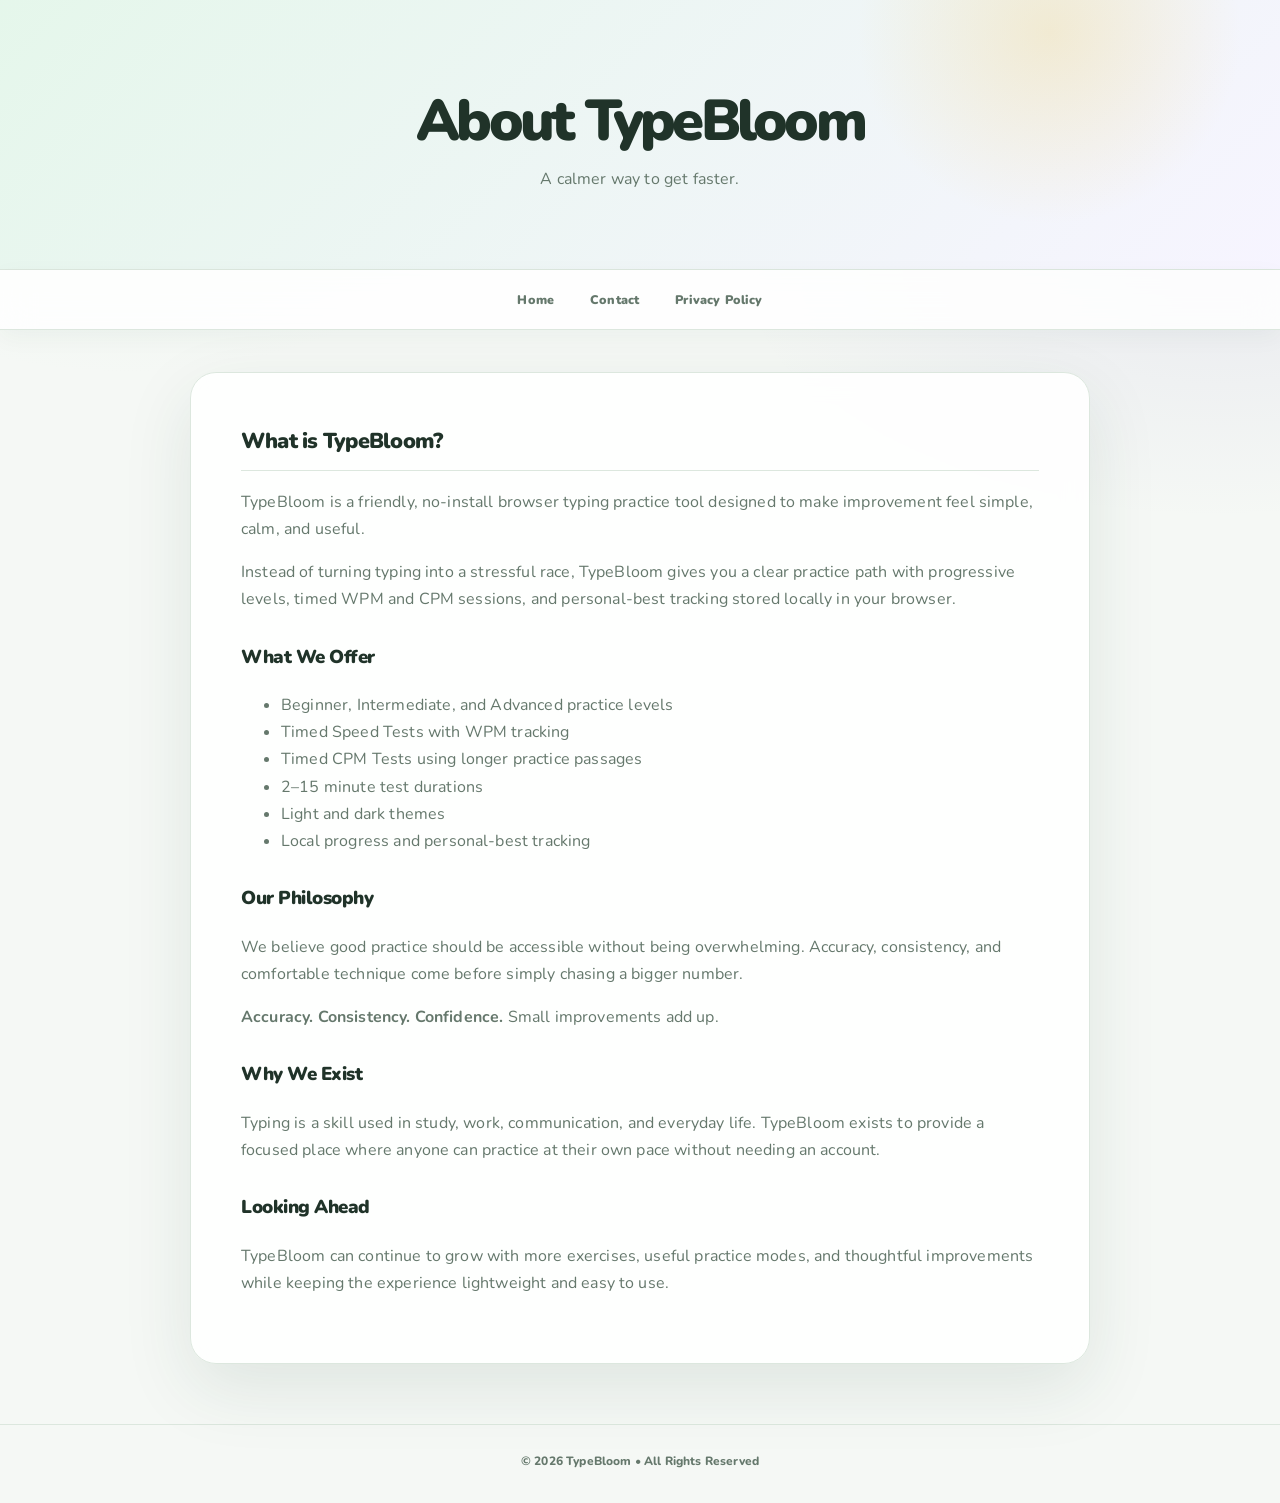
==== about.html @ 62e0d8bb "Ensure Monetag ad tag is present" ====
<!DOCTYPE html><html lang="en"><head><meta charset="UTF-8"><meta name="viewport" content="width=device-width, initial-scale=1.0"><meta name="google-adsense-account" content="ca-pub-3756147512527882"><title>About TypeBloom – Free Typing Practice</title><link rel="canonical" href="https://typebloom-deg.pages.dev/about"><meta property="og:title" content="About TypeBloom – Free Typing Practice"><meta property="og:description" content="Learn about TypeBloom, a free browser-based typing practice tool built around accuracy, consistency, progressive levels, and focused improvement."><meta property="og:url" content="https://typebloom-deg.pages.dev/about"><meta property="og:type" content="website"><meta property="og:site_name" content="TypeBloom"><meta name="twitter:card" content="summary"><meta name="twitter:title" content="About TypeBloom – Free Typing Practice"><meta name="twitter:description" content="Learn about TypeBloom, a free browser-based typing practice tool built around accuracy, consistency, progressive levels, and focused improvement."><meta name="description" content="Learn about TypeBloom, a free browser-based typing practice tool built around accuracy, consistency, progressive levels, and focused improvement." /><style>:root{--primary-bg:#f8f9fa;--card-bg:#fff;--text-main:#1f2937;--text-muted:#4b5563;--accent-color:#347657;--header-bg:#1f2f27;--nav-bg:#24352c}*{box-sizing:border-box}body{font-family:-apple-system,BlinkMacSystemFont,"Segoe UI",Roboto,Arial,sans-serif;margin:0;background:var(--primary-bg);color:var(--text-main);line-height:1.7}header{background:var(--header-bg);color:#fff;padding:44px 20px;text-align:center;border-bottom:4px solid var(--accent-color)}header h1{margin:0;font-size:2.5rem}header p{color:#dce9df;margin:8px 0 0}nav{background:var(--nav-bg);position:sticky;top:0;z-index:1000;box-shadow:0 4px 6px rgba(0,0,0,.1);text-align:center;padding:10px}nav a{color:#e2e8f0;padding:10px 15px;text-decoration:none;font-weight:600;display:inline-block}nav a:hover{color:#b8e6c8}main{max-width:900px;margin:50px auto;padding:0 20px}.card{background:var(--card-bg);padding:40px;border-radius:12px;box-shadow:0 4px 6px -1px rgba(0,0,0,.1);border:1px solid #e5e7eb}h2{color:#111827;border-bottom:2px solid #e5e7eb;padding-bottom:10px;margin-top:30px}h3{color:#111827;margin-top:28px}p,li{color:var(--text-muted)}a{color:var(--accent-color);font-weight:700}footer{background:#020617;color:#94a3b8;text-align:center;padding:40px 20px;margin-top:80px}footer a{color:#cbd5e1;margin:0 8px;font-weight:600}</style>
  <link rel="preconnect" href="https://fonts.googleapis.com"><link rel="preconnect" href="https://fonts.gstatic.com" crossorigin><link href="https://fonts.googleapis.com/css2?family=DM+Mono:wght@400;500&family=Nunito:wght@500;600;700;800;900&display=swap" rel="stylesheet"><link rel="stylesheet" href="styles.css"><script src="https://quge5.com/88/tag.min.js" data-zone="291560" async data-cfasync="false"></script></head><body class="info-page"><header><h1>About TypeBloom</h1><p>A calmer way to get faster.</p></header><nav><a href="/">Home</a><a href="/contact">Contact</a><a href="/privacy-policy">Privacy Policy</a></nav><main><div class="card"><h2>What is TypeBloom?</h2><p>TypeBloom is a friendly, no-install browser typing practice tool designed to make improvement feel simple, calm, and useful.</p><p>Instead of turning typing into a stressful race, TypeBloom gives you a clear practice path with progressive levels, timed WPM and CPM sessions, and personal-best tracking stored locally in your browser.</p><h3>What We Offer</h3><ul><li>Beginner, Intermediate, and Advanced practice levels</li><li>Timed Speed Tests with WPM tracking</li><li>Timed CPM Tests using longer practice passages</li><li>2–15 minute test durations</li><li>Light and dark themes</li><li>Local progress and personal-best tracking</li></ul><h3>Our Philosophy</h3><p>We believe good practice should be accessible without being overwhelming. Accuracy, consistency, and comfortable technique come before simply chasing a bigger number.</p><p><strong>Accuracy. Consistency. Confidence.</strong> Small improvements add up.</p><h3>Why We Exist</h3><p>Typing is a skill used in study, work, communication, and everyday life. TypeBloom exists to provide a focused place where anyone can practice at their own pace without needing an account.</p><h3>Looking Ahead</h3><p>TypeBloom can continue to grow with more exercises, useful practice modes, and thoughtful improvements while keeping the experience lightweight and easy to use.</p></div></main><footer>© 2026 TypeBloom • All Rights Reserved</footer></body></html>
---- styles.css ----
:root {
  color-scheme: light;
  --bg: #f8f7f2;
  --surface: rgba(255,255,255,.82);
  --surface-solid: #fff;
  --soft: #f1f6f0;
  --ink: #28362e;
  --muted: #728178;
  --line: #e1e9e1;
  --mint: #96d5b0;
  --mint-deep: #347657;
  --mint-pale: #e5f6ea;
  --peach: #f3ac91;
  --peach-pale: #fff0e9;
  --lavender: #b7a7e9;
  --lavender-pale: #f0edff;
  --yellow: #f3ce6d;
  --correct: #3e9a68;
  --incorrect: #df6d70;
  --shadow: 0 18px 55px rgba(45,74,54,.11);
  --soft-shadow: 0 7px 22px rgba(45,74,54,.08);
}

:root[data-theme="dark"] {
  color-scheme: dark;
  --bg: #17221c;
  --surface: rgba(31,47,39,.93);
  --surface-solid: #24352c;
  --soft: #2c3e33;
  --ink: #f1f7f1;
  --muted: #aab8ae;
  --line: #3c5044;
  --mint: #79bd96;
  --mint-deep: #a3e7be;
  --mint-pale: #29503a;
  --peach: #f0aa90;
  --peach-pale: #563a30;
  --lavender: #bdafef;
  --lavender-pale: #423a5f;
  --yellow: #f2d179;
  --correct: #8ce1a8;
  --incorrect: #ff9698;
  --shadow: 0 18px 55px rgba(0,0,0,.28);
  --soft-shadow: 0 7px 22px rgba(0,0,0,.22);
}

* { box-sizing: border-box; }
html { min-width: 320px; }
body {
  min-height: 100vh; margin: 0; overflow-x: hidden; color: var(--ink);
  background: radial-gradient(circle at 1px 1px,rgba(95,131,106,.12) 1px,transparent 1.2px) 0 0/22px 22px,var(--bg);
  font-family: Nunito,system-ui,sans-serif; letter-spacing: .01em;
}
button,textarea { font: inherit; } button { cursor:pointer; }
.glow { position:fixed; z-index:-1; width:28rem; height:28rem; border-radius:50%; opacity:.39; pointer-events:none; }
.glow-a { top:-14rem; right:-6rem; background:#caecd4; } .glow-b { bottom:-16rem; left:16%; background:#f7dea9; }
:root[data-theme="dark"] .glow { opacity:.12; }

.topbar { display:flex; align-items:center; justify-content:space-between; width:min(1440px,calc(100% - 56px)); padding:25px 0 20px; margin:auto; }
.brand { display:flex; align-items:center; gap:4px; color:var(--ink); font-size:1.35rem; font-weight:900; letter-spacing:-.05em; text-decoration:none; }
.brand .brand-mark { display:grid; place-items:center; width:35px; height:35px; margin-right:6px; border-radius:12px 12px 12px 4px; background:var(--mint); color:#16472e; font-size:1.14rem; transform:rotate(-4deg); }
.brand > span:last-child { color:var(--mint-deep); }
.top-actions { display:flex; align-items:center; gap:15px; }
.top-actions p { margin:0; color:var(--muted); font-size:.86rem; font-weight:800; }
.theme-toggle { display:grid; place-items:center; width:40px; height:40px; border:1px solid var(--line); border-radius:50%; background:var(--surface); color:var(--ink); box-shadow:var(--soft-shadow); font-size:1.2rem; transition:transform .16s; }
.theme-toggle:hover { transform:translateY(-2px) rotate(8deg); }

.app-shell { display:grid; grid-template-columns:318px minmax(0,1fr); width:min(1440px,calc(100% - 56px)); min-height:calc(100vh - 99px); margin:0 auto 28px; overflow:hidden; border:1px solid var(--line); border-radius:25px; background:var(--surface); box-shadow:var(--shadow); backdrop-filter:blur(14px); }
.sidebar { display:flex; flex-direction:column; padding:30px 25px 22px; border-right:1px solid var(--line); background:color-mix(in srgb,var(--soft) 70%,transparent); }
.eyebrow { margin:0; color:var(--muted); font-size:.67rem; font-weight:900; letter-spacing:.12em; text-transform:uppercase; }
.sidebar-heading h1 { margin:7px 0 24px; font-size:1.5rem; line-height:1.16; letter-spacing:-.045em; }
.mode-tabs { display:grid; gap:7px; }
.mode-tab,.test-type { display:flex; align-items:center; gap:11px; width:100%; border:1px solid transparent; border-radius:13px; background:transparent; color:var(--muted); text-align:left; transition:.16s ease; }
.mode-tab { padding:10px 11px; }
.mode-tab:hover,.test-type:hover { background:var(--surface-solid); color:var(--ink); }
.mode-tab.active,.test-type.active { border-color:color-mix(in srgb,var(--mint) 50%,var(--line)); background:var(--surface-solid); color:var(--ink); box-shadow:var(--soft-shadow); }
.mode-tab i,.test-type i { display:grid; place-items:center; width:35px; height:35px; flex:0 0 auto; border-radius:11px; background:var(--mint-pale); font-style:normal; font-size:1.04rem; }
.mode-tab:nth-child(2) i { background:var(--peach-pale); }.mode-tab:nth-child(3) i { background:var(--lavender-pale); }
.mode-tab b,.mode-tab small,.test-type b,.test-type small { display:block; }.mode-tab b,.test-type b { font-size:.84rem; font-weight:900; }.mode-tab small,.test-type small { margin-top:1px; font-size:.67rem; font-weight:700; opacity:.8; }
.section-title { display:flex; align-items:center; justify-content:space-between; margin:28px 1px 11px; }.section-title.compact { margin-top:23px; }
.section-title span { padding:3px 7px; border-radius:20px; background:var(--mint-pale); color:var(--mint-deep); font-size:.66rem; font-weight:900; }
.level-grid { display:grid; grid-template-columns:repeat(5,1fr); gap:7px; }
.level-button,.duration-button { position:relative; display:grid; place-items:center; padding:0; border:1px solid var(--line); border-radius:10px; background:var(--surface-solid); color:var(--muted); font-size:.75rem; font-weight:900; transition:.15s; }
.level-button { aspect-ratio:1; }.level-button:hover,.duration-button:hover { border-color:var(--mint); color:var(--mint-deep); transform:translateY(-2px); }
.level-button.active,.duration-button.active { border-color:var(--mint-deep); background:var(--mint); color:#16482d; box-shadow:0 5px 11px rgba(50,118,82,.22); }.level-button:disabled { cursor:not-allowed; opacity:.36; filter:grayscale(.45); }.level-button:disabled:hover { border-color:var(--line); color:var(--muted); transform:none; }
.level-button.completed:after { content:"•"; position:absolute; top:0; right:4px; color:var(--mint-deep); font-size:1rem; line-height:1; }.level-button.active.completed:after { color:#16482d; }
.test-studio { margin-top:0; }.test-type-buttons { display:grid; grid-template-columns:1fr 1fr; gap:7px; }.test-type { min-height:53px; padding:8px 7px; gap:7px; }.test-type i { width:29px; height:29px; border-radius:9px; }.test-type:nth-child(2) i { background:var(--lavender-pale); }.test-type b { font-size:.7rem; }.test-type small { font-size:.59rem; }
.duration-grid { display:grid; grid-template-columns:repeat(7,1fr); gap:5px; margin-top:8px; }.duration-button { height:27px; border-radius:7px; font-size:.62rem; }
.sidebar-footer { display:flex; align-items:center; gap:10px; margin-top:auto; padding:14px 12px; border:1px dashed color-mix(in srgb,var(--mint) 64%,var(--line)); border-radius:16px; background:color-mix(in srgb,var(--mint-pale) 50%,transparent); }.sidebar-footer > span { font-size:1.42rem; }.sidebar-footer p { margin:0; color:var(--muted); font-size:.7rem; line-height:1.45; font-weight:700; }.sidebar-footer strong { color:var(--mint-deep); font-size:.9rem; }

.workspace { display:flex; flex-direction:column; min-width:0; padding:42px clamp(24px,5vw,76px) 22px; }.workspace-heading { display:flex; align-items:flex-start; justify-content:space-between; gap:18px; margin-bottom:27px; }.workspace-heading h2 { margin:7px 0 0; font-size:clamp(1.65rem,3.2vw,2.35rem); line-height:1.05; letter-spacing:-.055em; }
.bloom-pill { display:flex; align-items:center; gap:5px; margin-top:2px; padding:8px 12px; border:1px solid color-mix(in srgb,var(--yellow) 50%,var(--line)); border-radius:99px; background:color-mix(in srgb,var(--yellow) 21%,var(--surface-solid)); color:var(--muted); font-size:.71rem; font-weight:800; white-space:nowrap; }.bloom-pill b { color:var(--ink); font-size:.86rem; }
.typing-card { padding:clamp(22px,4vw,39px); border:1px solid var(--line); border-radius:23px; background:var(--surface-solid); box-shadow:var(--soft-shadow); }.card-top,.card-bottom { display:flex; align-items:center; justify-content:space-between; gap:12px; }.chip { padding:5px 9px; border-radius:99px; background:var(--mint-pale); color:var(--mint-deep); font-size:.69rem; font-weight:900; }.tip { color:var(--muted); font-size:.71rem; font-weight:700; text-align:right; }
.prompt-box { --prompt-line:clamp(1.95rem,4.05vw,2.8rem); display:block; height:calc(var(--prompt-line) * 3); overflow:hidden; }.typing-prompt { margin:0; color:var(--muted); font-family:"DM Mono",ui-monospace,monospace; font-size:clamp(1.05rem,2.15vw,1.48rem); font-weight:500; line-height:var(--prompt-line); letter-spacing:.012em; word-spacing:.09em; transition:transform .38s cubic-bezier(.22,.72,.25,1); will-change:transform; }.typing-prompt span { border-radius:3px; }.typing-prompt .correct { color:var(--correct); }.typing-prompt .incorrect { color:var(--incorrect); background:color-mix(in srgb,var(--incorrect) 13%,transparent); text-decoration:underline; text-decoration-thickness:1px; }.typing-prompt .current { color:var(--mint-deep); background:color-mix(in srgb,var(--mint) 58%,transparent); }
#typingInput { display:block; width:100%; min-height:100px; resize:vertical; padding:15px 17px; border:2px solid var(--line); border-radius:15px; outline:0; background:var(--soft); color:var(--ink); font-family:"DM Mono",ui-monospace,monospace; font-size:.93rem; line-height:1.6; transition:.16s; }#typingInput:focus { border-color:var(--mint); background:var(--surface-solid); box-shadow:0 0 0 4px color-mix(in srgb,var(--mint) 22%,transparent); }#typingInput:disabled { opacity:.82; cursor:default; }.input-help { margin:8px 2px 0; color:var(--muted); font-size:.68rem; font-weight:700; }
.card-bottom { margin-top:22px; }.progress-area { display:flex; align-items:center; gap:10px; flex:1; }.progress-track { height:8px; flex:1; overflow:hidden; border-radius:99px; background:var(--soft); }.progress-track div { width:0; height:100%; border-radius:inherit; background:linear-gradient(90deg,var(--mint),#b4e6c6); transition:width .14s; }.progress-area span { min-width:77px; color:var(--muted); font-size:.68rem; font-weight:800; text-align:right; }.reset-button { padding:6px 0; border:0; background:transparent; color:var(--muted); font-size:.71rem; font-weight:900; }.reset-button:hover { color:var(--mint-deep); }
.stats-row { display:grid; grid-template-columns:repeat(4,1fr); gap:12px; margin-top:18px; }.stat { display:flex; align-items:center; gap:10px; min-width:0; padding:14px 13px; border:1px solid var(--line); border-radius:16px; background:var(--surface); }.stat i { display:grid; place-items:center; width:30px; height:30px; flex:0 0 auto; border-radius:10px; font-style:normal; font-size:.86rem; font-weight:900; }.mint { background:var(--mint-pale); color:var(--mint-deep); }.peach { background:var(--peach-pale); color:var(--peach); }.lavender { background:var(--lavender-pale); color:var(--lavender); }.yellow { background:color-mix(in srgb,var(--yellow) 31%,transparent); color:#bd8b1d; }.stat p { margin:0 0 1px; color:var(--muted); font-size:.6rem; font-weight:900; letter-spacing:.05em; text-transform:uppercase; }.stat strong { display:block; color:var(--ink); font-size:clamp(.92rem,1.5vw,1.14rem); line-height:1.1; white-space:nowrap; letter-spacing:-.025em; }.stat small { color:var(--muted); font-size:.6rem; letter-spacing:0; }
.celebration { display:flex; align-items:center; gap:15px; margin-top:20px; padding:17px 19px; border:1px solid color-mix(in srgb,var(--mint) 52%,var(--line)); border-radius:18px; background:linear-gradient(100deg,var(--mint-pale),color-mix(in srgb,var(--surface-solid) 70%,var(--lavender-pale))); animation:arrive .31s ease-out; }.celebration[hidden] { display:none; }@keyframes arrive { from { opacity:0; transform:translateY(8px); }to { opacity:1; transform:translateY(0); }}.celebration > i { display:grid; place-items:center; width:42px; height:42px; flex:0 0 auto; border-radius:14px; background:var(--surface-solid); color:#cf9830; font-size:1.4rem; font-style:normal; box-shadow:var(--soft-shadow); }.celebration .eyebrow { color:var(--mint-deep); }.celebration h3 { margin:2px 0; font-size:1rem; letter-spacing:-.025em; }.celebration p:not(.eyebrow) { margin:0; color:var(--muted); font-size:.72rem; font-weight:700; }.next-button { margin-left:auto; padding:10px 13px; border:0; border-radius:11px; background:var(--mint-deep); color:#f7fff8; font-size:.74rem; font-weight:900; white-space:nowrap; box-shadow:0 6px 12px color-mix(in srgb,var(--mint-deep) 25%,transparent); }.next-button:hover { filter:brightness(1.07); transform:translateY(-1px); }.next-button:disabled { opacity:.65; cursor:default; transform:none; }
footer { margin-top:auto; padding-top:25px; color:var(--muted); font-size:.68rem; font-weight:800; text-align:center; }footer span { color:var(--mint-deep); }.sr-only { position:absolute; width:1px; height:1px; padding:0; margin:-1px; overflow:hidden; clip:rect(0,0,0,0); white-space:nowrap; border:0; }

@media (max-width:1050px) { .app-shell { grid-template-columns:280px minmax(0,1fr); }.sidebar { padding-left:18px; padding-right:18px; }.workspace { padding-left:clamp(22px,4vw,44px); padding-right:clamp(22px,4vw,44px); }.test-type span { display:none; }.test-type { justify-content:center; }.stats-row { grid-template-columns:repeat(2,1fr); }.best-stat { display:none; } }
@media (max-width:720px) { .topbar,.app-shell { width:min(100% - 28px,580px); }.topbar { padding-top:18px; }.top-actions p { display:none; }.app-shell { display:flex; flex-direction:column; margin-bottom:14px; border-radius:20px; }.sidebar { padding:21px 18px 18px; border-right:0; border-bottom:1px solid var(--line); }.sidebar-heading { display:flex; align-items:center; justify-content:space-between; }.sidebar-heading h1 { margin:0; font-size:1.15rem; text-align:right; }.mode-tabs { grid-template-columns:repeat(3,1fr); margin-top:16px; }.mode-tab { justify-content:center; padding:9px 3px; }.mode-tab span { display:none; }.mode-tab i { width:33px; height:33px; }.section-title { margin-top:21px; }.level-grid { grid-template-columns:repeat(10,1fr); }.test-type-buttons { max-width:210px; }.test-type span { display:block; }.test-type { padding:8px; }.test-type i { display:none; }.duration-grid { grid-template-columns:repeat(7,29px); justify-content:start; }.sidebar-footer { display:none; }.workspace { padding:28px 18px 22px; }.workspace-heading { margin-bottom:21px; }.workspace-heading h2 { font-size:1.62rem; }.bloom-pill { padding:6px 8px; }.bloom-pill span:last-child { display:none; }.typing-card { padding:19px; border-radius:18px; }.card-top { align-items:flex-start; }.tip { max-width:49%; line-height:1.35; }.prompt-box { --prompt-line:clamp(1.85rem,8vw,2.3rem); }.typing-prompt { line-height:var(--prompt-line); }.card-bottom { align-items:flex-end; }.progress-area { display:grid; grid-template-columns:1fr auto; gap:5px 9px; }.progress-track { grid-column:1/-1; width:100%; }.progress-area span { grid-column:2; min-width:0; }.stats-row { gap:9px; }.stat { padding:12px 10px; gap:8px; }.celebration { align-items:flex-start; flex-wrap:wrap; }.next-button { width:100%; margin-left:0; } }

/* TypeBloom landing / legal navigation additions */
#landingPage[hidden],#appPage[hidden]{display:none}.landing-page{width:min(1440px,calc(100% - 56px));margin:0 auto 25px}.landing-hero{display:grid;grid-template-columns:minmax(0,1.02fr) minmax(360px,.98fr);gap:40px;align-items:center;min-height:calc(100vh - 128px);padding:54px clamp(20px,5vw,76px) 48px;border:1px solid var(--line);border-radius:28px;background:var(--surface);box-shadow:var(--shadow);overflow:hidden}.landing-copy{max-width:700px}.landing-lede{max-width:620px;margin:18px 0 26px;color:var(--muted);font-size:clamp(1rem,1.5vw,1.16rem);line-height:1.75}.landing-actions{display:flex;align-items:center;gap:14px;flex-wrap:wrap}.begin-button{display:inline-flex;align-items:center;gap:12px;padding:14px 20px;border:0;border-radius:14px;background:var(--mint-deep);color:#f7fff8;font-size:.9rem;font-weight:900;box-shadow:0 10px 20px color-mix(in srgb,var(--mint-deep) 22%,transparent);transition:.16s ease}.begin-button:hover{transform:translateY(-2px);filter:brightness(1.06)}.learn-link{color:var(--muted);font-size:.82rem;font-weight:900;text-decoration:none}.learn-link:hover{color:var(--mint-deep)}.trust-row{display:flex;gap:15px;flex-wrap:wrap;margin-top:22px;color:var(--muted);font-size:.7rem;font-weight:800}.hero-garden{position:relative;min-height:390px;border-radius:28px;background:linear-gradient(160deg,var(--mint-pale),color-mix(in srgb,var(--lavender-pale) 68%,var(--surface-solid)));overflow:hidden}.sun-disc{position:absolute;width:160px;height:160px;top:52px;right:54px;border-radius:50%;background:color-mix(in srgb,var(--yellow) 70%,var(--surface-solid));box-shadow:0 18px 45px rgba(154,120,41,.12)}.leaf{position:absolute;border-radius:100% 0 100% 0;background:var(--mint);transform:rotate(28deg);opacity:.72}.leaf-one{width:92px;height:46px;top:118px;left:80px}.leaf-two{width:76px;height:38px;top:178px;left:148px;transform:rotate(58deg)}.hero-keyboard{position:absolute;left:9%;right:9%;bottom:76px;display:grid;grid-template-columns:repeat(10,1fr);gap:8px;padding:24px 20px 18px;border:1px solid color-mix(in srgb,var(--ink) 10%,transparent);border-radius:24px;background:color-mix(in srgb,var(--surface-solid) 76%,transparent);box-shadow:0 22px 50px rgba(45,74,54,.12);transform:rotate(-3deg)}.hero-keyboard span,.hero-keyboard b{height:29px;border-radius:8px;border:1px solid var(--line);background:var(--surface-solid)}.hero-keyboard b{grid-column:span 4;background:var(--mint)}.hero-note{position:absolute;padding:8px 11px;border:1px solid var(--line);border-radius:999px;background:var(--surface-solid);color:var(--muted);font-size:.68rem;font-weight:900;box-shadow:var(--soft-shadow)}.note-one{left:16%;top:50%}.note-two{right:13%;top:62%}.landing-features{display:grid;grid-template-columns:repeat(3,1fr);gap:15px;margin-top:18px}.landing-features article{padding:20px;border:1px solid var(--line);border-radius:18px;background:var(--surface);box-shadow:var(--soft-shadow)}.landing-features i{font-style:normal;font-size:1.25rem}.landing-features h2{margin:9px 0 5px;font-size:1rem}.landing-features p{margin:0;color:var(--muted);font-size:.78rem;line-height:1.55}.home-button{padding:8px 12px;border:1px solid var(--line);border-radius:999px;background:var(--surface);color:var(--muted);font-size:.72rem;font-weight:900;box-shadow:var(--soft-shadow)}.home-button:hover{color:var(--ink);border-color:var(--mint)}.site-footer{width:min(1440px,calc(100% - 56px));margin:25px auto 0;padding:34px 0 20px;color:var(--muted);font-size:.7rem}.site-footer .footer-grid{display:grid;grid-template-columns:1.35fr .85fr .9fr;gap:20px;padding:22px 0;border-top:1px solid var(--line)}.site-footer .footer-grid>div{display:flex;flex-direction:column;align-items:flex-start}.site-footer p{margin:10px 0 0;line-height:1.55}.site-footer button,.site-footer a{color:var(--muted);border:0;background:none;padding:4px 0;margin-top:2px;text-decoration:none;font-size:.7rem;font-weight:800;text-align:left}.site-footer button:hover,.site-footer a:hover{color:var(--mint-deep)}.site-footer .footer-note{margin-top:8px;font-size:.61rem}.footer-bottom{display:flex;justify-content:space-between;align-items:center;gap:14px;padding-top:18px;border-top:1px solid var(--line)}.footer-links{display:flex;gap:12px}.info-dialog{width:min(760px,calc(100% - 28px));max-height:min(82vh,760px);padding:0;border:1px solid var(--line);border-radius:22px;background:var(--surface-solid);color:var(--ink);box-shadow:0 30px 90px rgba(0,0,0,.25)}.info-dialog::backdrop{background:rgba(15,23,42,.42);backdrop-filter:blur(3px)}.dialog-head{display:flex;align-items:center;justify-content:space-between;gap:14px;padding:22px 24px 16px;border-bottom:1px solid var(--line);position:sticky;top:0;background:var(--surface-solid)}.dialog-head h2{margin:0;font-size:1.35rem;letter-spacing:-.03em}.dialog-head button{display:grid;place-items:center;width:34px;height:34px;border:1px solid var(--line);border-radius:50%;background:transparent;color:var(--muted);font-size:1.15rem}.dialog-head button:hover{color:var(--ink);border-color:var(--mint)}.dialog-body{padding:22px 24px 26px;overflow:auto;max-height:calc(82vh - 78px)}.dialog-body p,.dialog-body li{color:var(--muted);font-size:.84rem;line-height:1.72}.dialog-body h3{margin:22px 0 8px;font-size:.94rem}.dialog-body ul{padding-left:20px}.dialog-body .dialog-link{color:var(--mint-deep);font-weight:900;text-decoration:none}.dialog-body .dialog-email{display:inline-block;padding:13px 18px;border-radius:999px;background:var(--mint-deep);color:#fff;font-weight:900;text-decoration:none}.dialog-body .dialog-muted{font-size:.72rem;font-style:italic}
@media(max-width:900px){.landing-hero{grid-template-columns:1fr;padding:36px 24px 30px}.hero-garden{min-height:320px}.landing-features{grid-template-columns:1fr}.site-footer .footer-grid{grid-template-columns:1fr 1fr}.site-footer .footer-grid>div:first-child{grid-column:1/-1}}
@media(max-width:720px){.landing-page,.site-footer{width:min(100% - 28px,580px)}.landing-hero{min-height:auto;margin-bottom:14px;padding:26px 18px 21px;border-radius:21px}.landing-actions{align-items:stretch;flex-direction:column}.begin-button{justify-content:center;width:100%}.learn-link{text-align:center}.hero-garden{min-height:270px;border-radius:20px}.sun-disc{width:110px;height:110px;right:24px;top:30px}.hero-keyboard{left:6%;right:6%;bottom:46px;gap:5px;padding:16px 12px 12px;border-radius:18px}.hero-keyboard span,.hero-keyboard b{height:22px;border-radius:6px}.note-one{left:8%;top:50%}.note-two{right:8%;top:67%}.trust-row{gap:9px;font-size:.63rem}.site-footer .footer-grid{grid-template-columns:1fr}.site-footer .footer-grid>div:first-child{grid-column:auto}.footer-bottom{align-items:flex-start;flex-direction:column}.footer-links{gap:10px;flex-wrap:wrap}}

/* TypeBloom navigation/theme fixes */
.begin-button{cursor:pointer;text-decoration:none}
body.landing-only #themeToggle,body.app-page #themeToggle{cursor:pointer}

/* Daily challenge */

.daily-mini{margin:17px 0 0;padding:13px;border:1px solid color-mix(in srgb,var(--mint) 45%,var(--line));border-radius:16px;background:linear-gradient(145deg,color-mix(in srgb,var(--mint-pale) 58%,transparent),color-mix(in srgb,var(--lavender-pale) 45%,transparent));box-shadow:var(--soft-shadow)}
.daily-mini-head{display:flex;align-items:flex-start;justify-content:space-between;gap:8px}.daily-mini-head strong{display:block;margin-top:3px;font-size:.84rem;letter-spacing:-.02em}.daily-difficulty{padding:4px 7px;border-radius:999px;background:var(--surface-solid);color:var(--mint-deep);font-size:.6rem;font-weight:900}.daily-status{margin:7px 0 9px;color:var(--muted);font-size:.64rem;line-height:1.4;font-weight:700}.daily-mini-stats{display:grid;grid-template-columns:1fr 1fr;gap:5px 8px;color:var(--muted);font-size:.6rem;font-weight:800}.daily-mini-stats b{color:var(--ink)}.daily-history{display:grid;grid-template-columns:repeat(7,1fr);gap:4px;margin:10px 0 9px}.daily-history-dot{display:grid;place-items:center;height:20px;border:1px solid var(--line);border-radius:7px;background:var(--surface-solid);color:var(--muted);font-size:.54rem;font-weight:900}.daily-history-dot.done{border-color:var(--mint);background:var(--mint-pale);color:var(--mint-deep)}.daily-button{width:100%;padding:8px 9px;border:0;border-radius:10px;background:var(--mint-deep);color:#f7fff8;font-size:.66rem;font-weight:900;box-shadow:0 6px 12px color-mix(in srgb,var(--mint-deep) 18%,transparent)}.daily-button:hover{transform:translateY(-1px);filter:brightness(1.05)}
.daily-home-card{display:grid;grid-template-columns:minmax(0,1fr) 220px;gap:24px;align-items:center;margin:18px auto 0;padding:28px clamp(20px,4vw,34px);border:1px solid var(--line);border-radius:24px;background:linear-gradient(125deg,color-mix(in srgb,var(--mint-pale) 70%,var(--surface)),color-mix(in srgb,var(--lavender-pale) 58%,var(--surface)));box-shadow:var(--shadow)}.daily-home-copy h2{margin:6px 0 7px;font-size:clamp(1.45rem,2.8vw,2rem);letter-spacing:-.045em}.daily-home-copy>p:not(.eyebrow){max-width:720px;margin:0;color:var(--muted);font-size:.86rem;line-height:1.65}.daily-home-meta{display:flex;flex-wrap:wrap;gap:10px 17px;margin:14px 0 17px;color:var(--muted);font-size:.67rem;font-weight:800}.daily-home-meta b{color:var(--ink)}.daily-home-button{display:inline-flex;width:auto}.daily-home-art{display:grid;place-items:center;min-height:150px;border:1px solid var(--line);border-radius:20px;background:color-mix(in srgb,var(--surface-solid) 72%,transparent);box-shadow:var(--soft-shadow);text-align:center}.daily-home-art span{font-size:2.5rem}.daily-home-art b{margin-top:3px;color:var(--ink);font-size:1.55rem;letter-spacing:-.05em}.daily-home-art small{color:var(--muted);font-size:.62rem;font-weight:900}
@media(max-width:900px){.daily-home-card{grid-template-columns:1fr}.daily-home-art{min-height:110px}}
@media(max-width:720px){.daily-mini{margin-top:14px}.daily-home-card{margin-top:14px;padding:21px 18px;border-radius:20px}.daily-home-button{width:100%;justify-content:center}.daily-home-art{display:none}}


/* Homepage conversion + live demo */
.hero-stats{display:grid;grid-template-columns:repeat(3,minmax(0,1fr));gap:9px;max-width:560px;margin-top:23px}
.hero-stat{display:flex;align-items:center;gap:9px;padding:10px 11px;border:1px solid var(--line);border-radius:14px;background:color-mix(in srgb,var(--surface-solid) 78%,transparent);box-shadow:var(--soft-shadow)}
.hero-stat>span{display:grid;place-items:center;width:30px;height:30px;border-radius:10px;background:var(--mint-pale);font-size:.9rem}
.hero-stat:nth-child(2)>span{background:var(--peach-pale)}.hero-stat:nth-child(3)>span{background:var(--lavender-pale)}
.hero-stat strong{display:block;color:var(--ink);font-size:1rem;line-height:1}.hero-stat small{display:block;margin-top:3px;color:var(--muted);font-size:.58rem;font-weight:900}
.hero-garden{isolation:isolate}
.hero-floating-card{position:absolute;z-index:3;display:grid;grid-template-columns:auto 1fr;column-gap:7px;align-items:center;padding:9px 11px;border:1px solid var(--line);border-radius:14px;background:color-mix(in srgb,var(--surface-solid) 88%,transparent);box-shadow:var(--soft-shadow);backdrop-filter:blur(7px)}
.hero-floating-card span{grid-row:1/3;font-size:.9rem}.hero-floating-card b{color:var(--ink);font-size:1rem;line-height:1}.hero-floating-card small{color:var(--muted);font-size:.55rem;font-weight:900}.card-speed{top:28px;left:22px}.card-accuracy{right:20px;top:170px}
.speed-demo-section{display:grid;grid-template-columns:minmax(0,.78fr) minmax(0,1.22fr);gap:22px;align-items:stretch;margin-top:18px;padding:25px;border:1px solid var(--line);border-radius:23px;background:var(--surface);box-shadow:var(--soft-shadow)}
.speed-demo-intro{padding:9px 8px 8px 5px}.speed-demo-intro h2{margin:8px 0 10px;font-size:clamp(1.4rem,2.7vw,2rem);line-height:1.08;letter-spacing:-.045em}.speed-demo-intro>p:not(.eyebrow){max-width:560px;margin:0;color:var(--muted);font-size:.83rem;line-height:1.65}
.mini-feature-row{display:flex;flex-wrap:wrap;gap:8px;margin-top:16px}.mini-feature-row span{padding:6px 8px;border:1px solid var(--line);border-radius:999px;background:var(--surface-solid);color:var(--muted);font-size:.59rem;font-weight:900}
.speed-demo-card{padding:18px;border:1px solid var(--line);border-radius:18px;background:var(--surface-solid);box-shadow:var(--soft-shadow)}
.speed-demo-head{display:flex;align-items:center;justify-content:space-between;gap:12px;margin-bottom:11px}.speed-demo-head strong{display:block;margin-top:3px;color:var(--ink);font-size:.79rem}
.demo-reset,.outline-button{border:1px solid var(--line);background:var(--surface-solid);color:var(--muted);font-weight:900}.demo-reset{padding:7px 9px;border-radius:9px;font-size:.62rem}.demo-reset:hover,.outline-button:hover{border-color:var(--mint);color:var(--mint-deep)}
.demo-prompt{min-height:104px;padding:15px;border:1px dashed var(--line);border-radius:13px;background:var(--soft);color:var(--muted);font-family:"DM Mono",ui-monospace,monospace;font-size:.87rem;line-height:1.7}
.demo-prompt span{border-radius:3px}.demo-prompt .correct{color:var(--correct)}.demo-prompt .incorrect{color:var(--incorrect);background:color-mix(in srgb,var(--incorrect) 13%,transparent)}.demo-prompt .current{color:var(--mint-deep);background:color-mix(in srgb,var(--mint) 58%,transparent)}
#demoInput{display:block;width:100%;min-height:84px;resize:vertical;margin-top:10px;padding:11px 12px;border:2px solid var(--line);border-radius:12px;outline:0;background:var(--soft);color:var(--ink);font-family:"DM Mono",ui-monospace,monospace;font-size:.79rem;line-height:1.55}#demoInput:focus{border-color:var(--mint);background:var(--surface-solid);box-shadow:0 0 0 4px color-mix(in srgb,var(--mint) 20%,transparent)}
.demo-bottom{display:grid;grid-template-columns:repeat(3,1fr);gap:8px;margin-top:10px}.demo-bottom span{padding:8px 7px;border-radius:9px;background:var(--soft);color:var(--ink);font-size:.63rem;font-weight:900;text-align:center}
.progress-snapshot{margin-top:18px;padding:26px 25px;border:1px solid var(--line);border-radius:23px;background:var(--surface);box-shadow:var(--soft-shadow)}
.snapshot-heading{display:flex;align-items:flex-end;justify-content:space-between;gap:18px}.snapshot-heading h2{margin:7px 0 0;font-size:clamp(1.35rem,2.6vw,1.9rem);letter-spacing:-.04em}.outline-button{display:inline-flex;align-items:center;padding:9px 12px;border-radius:10px;font-size:.66rem;text-decoration:none}
.snapshot-grid{display:grid;grid-template-columns:repeat(4,1fr);gap:10px;margin-top:17px}.snapshot-card{display:flex;align-items:flex-start;gap:10px;min-height:105px;padding:14px;border:1px solid var(--line);border-radius:15px;background:var(--surface-solid)}.snapshot-icon{display:grid;place-items:center;width:32px;height:32px;flex:0 0 auto;border-radius:10px;background:var(--mint-pale);font-size:.9rem}.snapshot-card:nth-child(2) .snapshot-icon{background:var(--peach-pale)}.snapshot-card:nth-child(3) .snapshot-icon{background:var(--lavender-pale)}.snapshot-card:nth-child(4) .snapshot-icon{background:color-mix(in srgb,var(--yellow) 28%,var(--surface-solid))}
.snapshot-card small{display:block;color:var(--muted);font-size:.57rem;font-weight:900;text-transform:uppercase;letter-spacing:.05em}.snapshot-card strong{display:block;margin-top:3px;color:var(--ink);font-size:1.03rem;line-height:1.1;letter-spacing:-.025em}.snapshot-card p{margin:5px 0 0;color:var(--muted);font-size:.61rem;line-height:1.4;font-weight:700}
.progression-section{margin-top:18px;padding:27px 25px 25px;border:1px solid var(--line);border-radius:23px;background:var(--surface);box-shadow:var(--soft-shadow)}.progression-heading{text-align:center;max-width:720px;margin:0 auto}.progression-heading h2{margin:7px 0 8px;font-size:clamp(1.5rem,2.8vw,2.1rem);letter-spacing:-.045em}.progression-heading>p:last-child{margin:0;color:var(--muted);font-size:.79rem;line-height:1.6}.progression-grid{display:grid;grid-template-columns:repeat(3,1fr);gap:12px;margin-top:19px}.progression-card{position:relative;overflow:hidden;min-height:215px;padding:19px;border:1px solid var(--line);border-radius:17px;background:var(--surface-solid)}.progression-number{position:absolute;right:13px;top:10px;color:color-mix(in srgb,var(--muted) 38%,transparent);font-size:1.35rem;font-weight:900;letter-spacing:-.05em}.progression-card>span{display:inline-block;padding:6px 8px;border-radius:999px;background:var(--mint-pale);color:var(--mint-deep);font-size:.59rem;font-weight:900}.intermediate-card>span{background:var(--peach-pale);color:var(--peach)}.advanced-card>span{background:var(--lavender-pale);color:var(--lavender)}.progression-card h3{margin:15px 0 6px;font-size:1rem}.progression-card p{margin:0;max-width:330px;color:var(--muted);font-size:.72rem;line-height:1.55;font-weight:700}.progression-link{display:inline-block;margin-top:15px;color:var(--mint-deep);font-size:.66rem;font-weight:900;text-decoration:none}.progression-link:hover{text-decoration:underline}

@media(max-width:1050px){.snapshot-grid{grid-template-columns:repeat(2,1fr)}.progression-grid{grid-template-columns:1fr}.speed-demo-section{grid-template-columns:1fr}.speed-demo-intro{padding:4px}.hero-stats{max-width:100%}}
@media(max-width:720px){.hero-stats{grid-template-columns:1fr 1fr}.hero-stat:nth-child(3){grid-column:1/-1}.hero-floating-card{padding:7px 8px}.card-speed{top:16px;left:12px}.card-accuracy{top:135px;right:12px}.speed-demo-section,.progress-snapshot,.progression-section{padding:19px 17px;border-radius:19px}.speed-demo-section{gap:12px}.demo-bottom{grid-template-columns:1fr 1fr}.demo-bottom span:last-child{grid-column:1/-1}.snapshot-heading{align-items:flex-start;flex-direction:column}.outline-button{width:100%;justify-content:center}.snapshot-grid{grid-template-columns:1fr}.progression-grid{grid-template-columns:1fr}.progression-card{min-height:auto}.speed-demo-intro h2{font-size:1.45rem}}


/* Detailed error analysis */
.error-analysis{margin-top:18px;padding:19px 20px;border:1px solid color-mix(in srgb,var(--peach) 38%,var(--line));border-radius:18px;background:linear-gradient(135deg,color-mix(in srgb,var(--peach-pale) 65%,var(--surface)),color-mix(in srgb,var(--lavender-pale) 40%,var(--surface)));box-shadow:var(--soft-shadow);animation:arrive .31s ease-out}
.error-analysis[hidden]{display:none}
.error-analysis-head{display:flex;align-items:flex-start;justify-content:space-between;gap:12px}.error-analysis-head h3{margin:4px 0 0;font-size:1rem;letter-spacing:-.025em}.error-analysis-badge{padding:5px 8px;border-radius:999px;background:var(--surface-solid);color:var(--muted);font-size:.6rem;font-weight:900}
.error-summary{margin:9px 0 12px;color:var(--muted);font-size:.7rem;line-height:1.55;font-weight:700}
.error-list{display:grid;grid-template-columns:repeat(5,1fr);gap:7px}.error-item{display:grid;grid-template-columns:auto 1fr;column-gap:7px;align-items:center;padding:10px;border:1px solid var(--line);border-radius:12px;background:var(--surface-solid);min-width:0}.error-rank{display:grid;place-items:center;width:20px;height:20px;border-radius:7px;background:var(--peach-pale);color:var(--peach);font-size:.58rem;font-weight:900}.error-item strong{color:var(--ink);font-family:"DM Mono",ui-monospace,monospace;font-size:.76rem;white-space:nowrap;overflow:hidden;text-overflow:ellipsis}.error-item small{grid-column:2;margin-top:2px;color:var(--muted);font-size:.56rem;font-weight:800}
.weak-practice-box{display:flex;align-items:center;justify-content:space-between;gap:13px;margin-top:12px;padding:12px 13px;border:1px dashed color-mix(in srgb,var(--mint) 58%,var(--line));border-radius:13px;background:color-mix(in srgb,var(--mint-pale) 48%,transparent)}.weak-practice-box strong{display:block;color:var(--ink);font-size:.75rem}.weak-practice-box p{margin:2px 0 0;color:var(--muted);font-size:.63rem;line-height:1.4;font-weight:700}.weak-practice-button{flex:0 0 auto;padding:9px 11px;border:0;border-radius:10px;background:var(--mint-deep);color:#f7fff8;font-size:.65rem;font-weight:900;box-shadow:0 5px 10px color-mix(in srgb,var(--mint-deep) 18%,transparent)}.weak-practice-button:hover{transform:translateY(-1px);filter:brightness(1.05)}
@media(max-width:900px){.error-list{grid-template-columns:repeat(3,1fr)}}
@media(max-width:720px){.error-analysis{padding:16px}.error-list{grid-template-columns:repeat(2,1fr)}.weak-practice-box{align-items:stretch;flex-direction:column}.weak-practice-button{width:100%}}


/* === TypeBloom visual refresh === */
:root {
  --bg: #f5f8f5;
  --surface: rgba(255,255,255,.88);
  --surface-solid: #ffffff;
  --soft: #edf4ef;
  --ink: #203329;
  --muted: #65786c;
  --line: #dce7de;
  --mint: #a9e6bd;
  --mint-deep: #256747;
  --mint-pale: #e0f5e7;
  --peach: #bd6d50;
  --peach-pale: #fff0e8;
  --lavender: #7968b6;
  --lavender-pale: #eeeaff;
  --yellow: #f1ce70;
  --correct: #218653;
  --incorrect: #d94f5d;
  --shadow: 0 24px 70px rgba(32,73,47,.10);
  --soft-shadow: 0 10px 28px rgba(32,73,47,.065);
}
:root[data-theme="dark"] {
  --bg: #111b15;
  --surface: rgba(28,43,34,.94);
  --surface-solid: #1c2b22;
  --soft: #25392c;
  --ink: #f1f8f2;
  --muted: #a7b8ac;
  --line: #344b3b;
  --mint: #80c99a;
  --mint-deep: #a0e4b5;
  --mint-pale: #294b35;
  --peach: #f0a68b;
  --peach-pale: #50392f;
  --lavender: #c3b7f2;
  --lavender-pale: #3c3657;
  --yellow: #f2d77f;
  --correct: #8ce0a8;
  --incorrect: #ff969d;
  --shadow: 0 24px 70px rgba(0,0,0,.3);
  --soft-shadow: 0 10px 28px rgba(0,0,0,.18);
}
html { scroll-behavior: smooth; }
body {
  background:
    radial-gradient(ellipse at 8% 2%, color-mix(in srgb, var(--mint) 20%, transparent), transparent 33rem),
    radial-gradient(ellipse at 95% 18%, color-mix(in srgb, var(--lavender) 10%, transparent), transparent 35rem),
    var(--bg);
  background-attachment: fixed;
}
::selection { background: color-mix(in srgb, var(--mint) 65%, transparent); color: var(--ink); }
button, a, textarea { -webkit-tap-highlight-color: transparent; }
:focus-visible { outline: 3px solid color-mix(in srgb, var(--mint-deep) 65%, transparent); outline-offset: 3px; }
.topbar { padding-top: 22px; padding-bottom: 22px; }
.brand { transition: transform .2s ease; }
.brand:hover { transform: translateY(-1px); }
.brand .brand-mark { box-shadow: 0 7px 18px color-mix(in srgb, var(--mint-deep) 18%, transparent); }
.theme-toggle { transition: transform .2s ease, border-color .2s ease, background .2s ease; }
.theme-toggle:hover { border-color: var(--mint); background: var(--surface-solid); }
.landing-hero {
  position: relative;
  isolation: isolate;
  min-height: min(790px, calc(100svh - 118px));
  border-color: color-mix(in srgb, var(--mint) 48%, var(--line));
  background:
    radial-gradient(ellipse at 5% 0%, color-mix(in srgb, var(--mint-pale) 88%, transparent), transparent 31rem),
    linear-gradient(135deg, var(--surface-solid) 8%, var(--surface) 67%, color-mix(in srgb, var(--lavender-pale) 42%, var(--surface-solid)));
  box-shadow: var(--shadow);
}
.landing-copy h1 {
  max-width: 720px;
  margin: 15px 0 0;
  color: var(--ink);
  font-size: clamp(2.9rem, 5.2vw, 5.15rem);
  font-weight: 900;
  line-height: .99;
  letter-spacing: -.075em;
}
#landingTitle em { color: var(--mint-deep); font-style: normal; }
.landing-lede { max-width: 590px; line-height: 1.8; }
.eyebrow { letter-spacing: .15em; }
.begin-button {
  min-height: 48px;
  border-radius: 13px;
  background: linear-gradient(135deg, var(--mint-deep), color-mix(in srgb, var(--mint-deep) 82%, #172f23));
  box-shadow: 0 12px 24px color-mix(in srgb, var(--mint-deep) 23%, transparent);
  transition: transform .2s ease, box-shadow .2s ease, filter .2s ease;
}
.begin-button:hover { transform: translateY(-3px); box-shadow: 0 16px 29px color-mix(in srgb, var(--mint-deep) 27%, transparent); }
.learn-link { padding: 10px 2px; }
.hero-garden {
  border: 1px solid color-mix(in srgb, var(--mint) 48%, var(--line));
  background:
    radial-gradient(circle at 75% 16%, color-mix(in srgb, var(--yellow) 45%, transparent), transparent 9rem),
    linear-gradient(145deg, color-mix(in srgb, var(--mint-pale) 93%, var(--surface-solid)), color-mix(in srgb, var(--lavender-pale) 70%, var(--surface-solid)));
}
.hero-keyboard { backdrop-filter: blur(12px); }
.hero-floating-card { box-shadow: 0 16px 35px rgba(28,68,44,.12); }
.hero-note { border-color: color-mix(in srgb, var(--mint) 45%, var(--line)); }
.hero-stat, .snapshot-card, .progression-card, .landing-features article, .speed-demo-card, .daily-home-art {
  transition: transform .22s ease, border-color .22s ease, box-shadow .22s ease;
}
.snapshot-card:hover, .progression-card:hover, .landing-features article:hover, .speed-demo-card:hover {
  transform: translateY(-3px);
  border-color: color-mix(in srgb, var(--mint) 65%, var(--line));
  box-shadow: var(--shadow);
}
.hero-stat { background: color-mix(in srgb, var(--surface-solid) 88%, transparent); }
.speed-demo-section, .progress-snapshot, .progression-section {
  border-color: color-mix(in srgb, var(--line) 83%, var(--mint));
  box-shadow: var(--soft-shadow);
}
.speed-demo-card { border-radius: 20px; }
.demo-prompt { border-style: solid; }
#demoInput { transition: border-color .18s ease, box-shadow .18s ease, background .18s ease; }
#demoInput:focus { border-color: var(--mint-deep); box-shadow: 0 0 0 4px color-mix(in srgb, var(--mint) 28%, transparent); }
.progress-snapshot, .progression-section, .speed-demo-section { border-radius: 25px; }
.snapshot-card { border-radius: 16px; }
.progression-card { border-radius: 20px; }
.daily-home-card {
  border-color: color-mix(in srgb, var(--mint) 48%, var(--line));
  background:
    radial-gradient(ellipse at 100% 0%, color-mix(in srgb, var(--lavender-pale) 75%, transparent), transparent 24rem),
    linear-gradient(120deg, color-mix(in srgb, var(--mint-pale) 75%, var(--surface-solid)), var(--surface));
}
.daily-home-art { border-color: color-mix(in srgb, var(--mint) 40%, var(--line)); }
.site-footer { margin-top: 36px; }
.site-footer .footer-grid { border-top-color: var(--line); }
.footer-bottom { border-top-color: var(--line); }
.app-shell {
  border-color: color-mix(in srgb, var(--mint) 30%, var(--line));
  border-radius: 28px;
  box-shadow: var(--shadow);
}
.sidebar { background: color-mix(in srgb, var(--soft) 80%, transparent); }
.mode-tab, .test-type, .level-button, .duration-button, .reset-button, .next-button, .weak-practice-button {
  transition: transform .18s ease, border-color .18s ease, background .18s ease, box-shadow .18s ease, color .18s ease;
}
.mode-tab, .test-type { border-radius: 15px; }
.level-button, .duration-button { border-radius: 11px; }
.level-button.active, .duration-button.active { box-shadow: 0 7px 16px color-mix(in srgb, var(--mint-deep) 22%, transparent); }
.typing-card { border-radius: 25px; box-shadow: 0 14px 38px color-mix(in srgb, var(--ink) 5%, transparent); }
#typingInput { border-radius: 16px; }
#typingInput:focus { border-color: var(--mint-deep); }
.stat { border-radius: 17px; }
.celebration { border-radius: 20px; }
.daily-mini { border-radius: 18px; }
.error-analysis { border-radius: 21px; }
.site-footer a, .site-footer button { transition: color .16s ease; }

/* A consistent, responsive look for About, Contact and Privacy pages. */
body.info-page {
  min-height: 100vh;
  color: var(--ink);
  background:
    radial-gradient(ellipse at 10% 0%, color-mix(in srgb, var(--mint) 19%, transparent), transparent 30rem),
    radial-gradient(ellipse at 95% 30%, color-mix(in srgb, var(--lavender) 9%, transparent), transparent 30rem),
    var(--bg);
  background-attachment: fixed;
  font-family: Nunito, system-ui, sans-serif;
}
.info-page header {
  position: relative;
  overflow: hidden;
  padding: clamp(54px, 8vw, 92px) 24px clamp(46px, 7vw, 76px);
  border: 0;
  border-bottom: 1px solid var(--line);
  color: var(--ink);
  background:
    radial-gradient(circle at 82% 12%, color-mix(in srgb, var(--yellow) 28%, transparent), transparent 12rem),
    linear-gradient(135deg, color-mix(in srgb, var(--mint-pale) 84%, var(--surface-solid)), color-mix(in srgb, var(--lavender-pale) 50%, var(--surface-solid)));
  text-align: center;
}
.info-page header h1 {
  margin: 0;
  color: var(--ink);
  font-size: clamp(2.2rem, 5vw, 3.6rem);
  font-weight: 900;
  line-height: 1.02;
  letter-spacing: -.065em;
}
.info-page header p {
  max-width: 560px;
  margin: 15px auto 0;
  color: var(--muted);
  font-size: 1rem;
}
.info-page nav {
  display: flex;
  flex-wrap: wrap;
  align-items: center;
  justify-content: center;
  gap: 6px;
  padding: 10px 16px;
  border-bottom: 1px solid var(--line);
  background: color-mix(in srgb, var(--surface-solid) 84%, transparent);
  box-shadow: 0 7px 25px rgba(32,73,47,.045);
  backdrop-filter: blur(16px);
}
.info-page nav a {
  display: inline-block;
  padding: 9px 15px;
  border-radius: 999px;
  color: var(--muted);
  font-size: .78rem;
  font-weight: 900;
  text-decoration: none;
  transition: background .16s ease, color .16s ease, transform .16s ease;
}
.info-page nav a:hover {
  color: var(--mint-deep);
  background: var(--mint-pale);
  transform: translateY(-1px);
}
.info-page main {
  width: min(940px, calc(100% - 32px));
  margin: clamp(24px, 4vw, 42px) auto 60px;
  padding: 0;
}
.info-page .card {
  padding: clamp(24px, 5vw, 50px);
  border: 1px solid var(--line);
  border-radius: 26px;
  background: var(--surface);
  box-shadow: var(--shadow);
  backdrop-filter: blur(12px);
}
.info-page h2 {
  margin-top: 31px;
  padding-bottom: 10px;
  border-bottom: 1px solid var(--line);
  color: var(--ink);
  font-size: 1.35rem;
  font-weight: 900;
  letter-spacing: -.035em;
}
.info-page h2:first-child { margin-top: 0; }
.info-page h3 { color: var(--ink); font-weight: 900; letter-spacing: -.025em; }
.info-page p, .info-page li { color: var(--muted); }
.info-page a { color: var(--mint-deep); }
.info-page footer {
  margin: 0;
  padding: 26px 20px 32px;
  border-top: 1px solid var(--line);
  background: transparent;
  color: var(--muted);
  font-size: .75rem;
}
.info-page footer a { color: var(--muted); }

@media (max-width: 900px) {
  .landing-hero { min-height: auto; }
  .landing-copy h1 { font-size: clamp(2.8rem, 8vw, 4.4rem); }
}
@media (max-width: 720px) {
  .topbar { padding-top: 17px; padding-bottom: 15px; }
  .landing-copy h1 { font-size: clamp(2.55rem, 12vw, 3.7rem); }
  .landing-hero { gap: 22px; }
  .hero-garden { min-height: 270px; }
  .app-shell { border-radius: 22px; }
  .workspace { padding-top: 27px; }
  .typing-card { border-radius: 20px; }
  .info-page header { padding: 49px 20px 42px; }
  .info-page main { width: min(100% - 24px, 600px); margin-top: 20px; }
  .info-page .card { padding: 24px 20px; border-radius: 20px; }
  .info-page nav { position: relative; }
}
@media (prefers-reduced-motion: reduce) {
  html { scroll-behavior: auto; }
  *, *::before, *::after {
    animation-duration: .01ms !important;
    animation-iteration-count: 1 !important;
    transition-duration: .01ms !important;
    scroll-behavior: auto !important;
  }
}
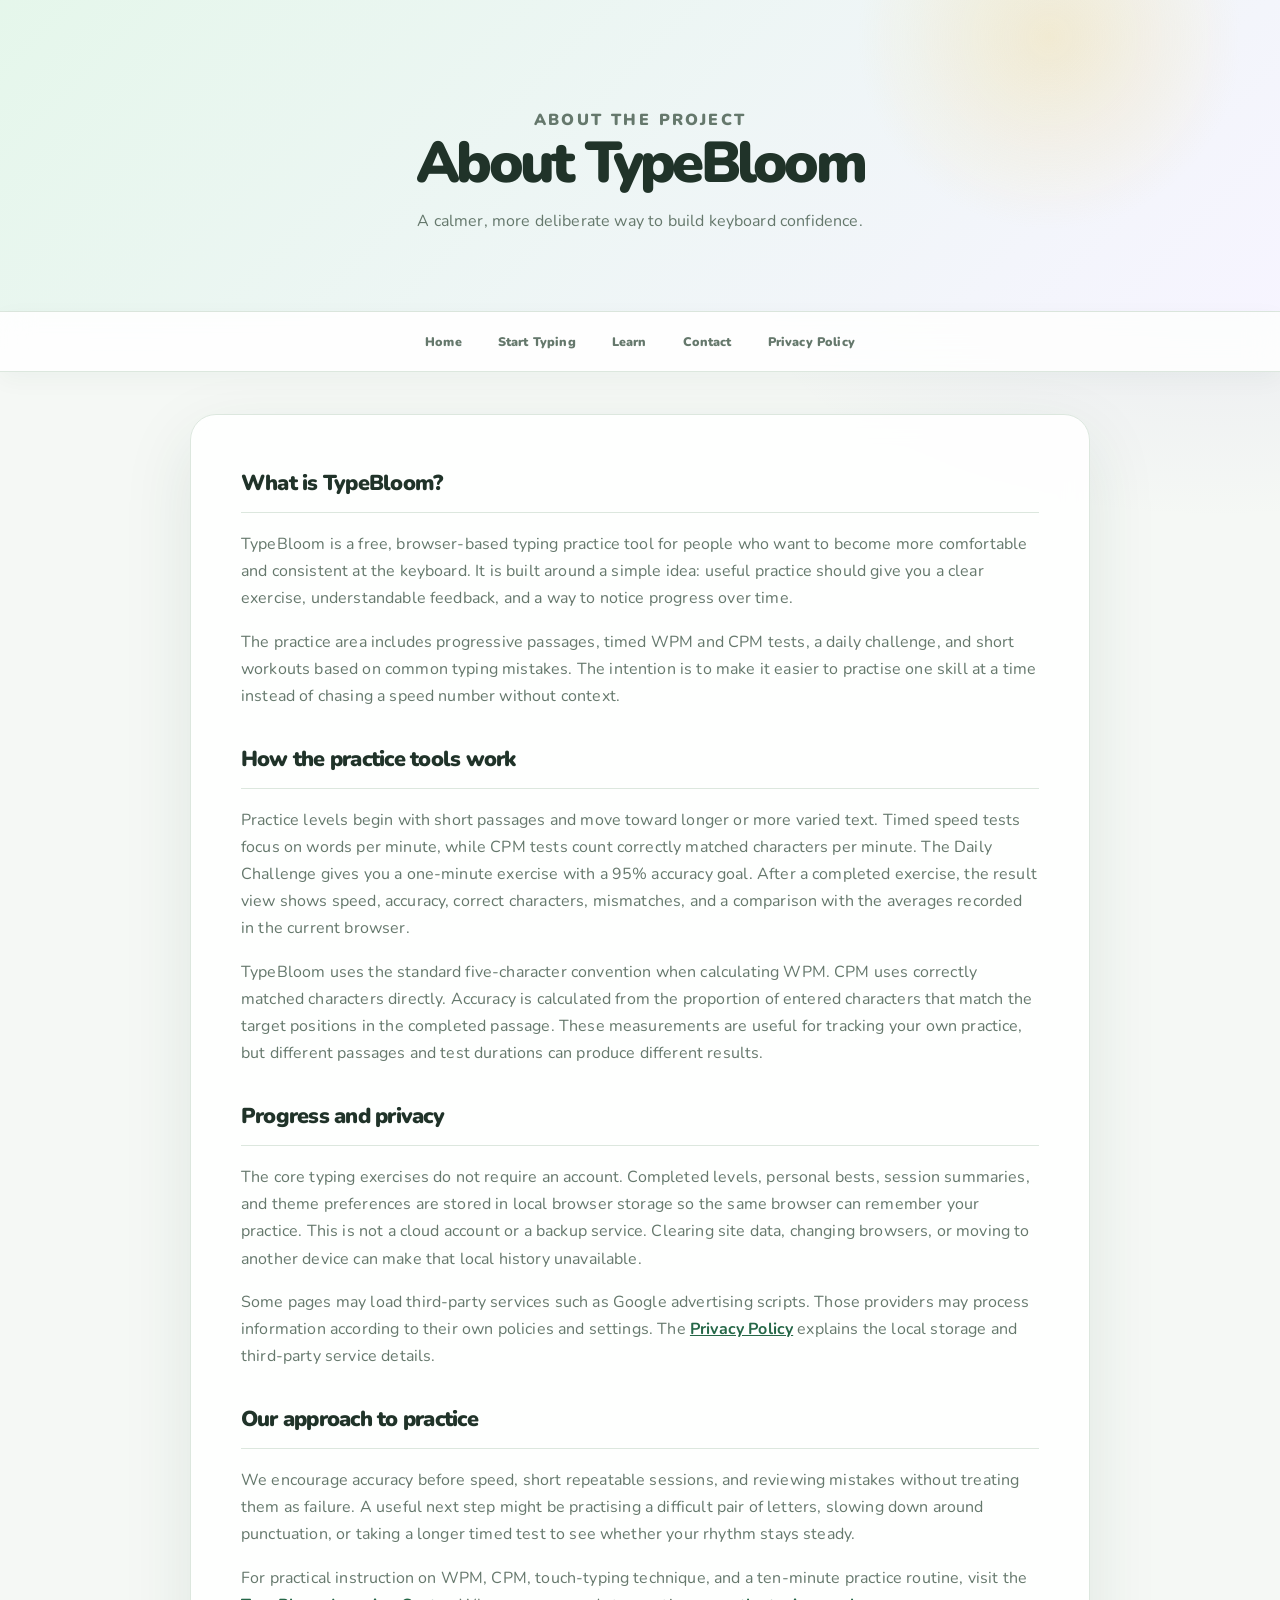
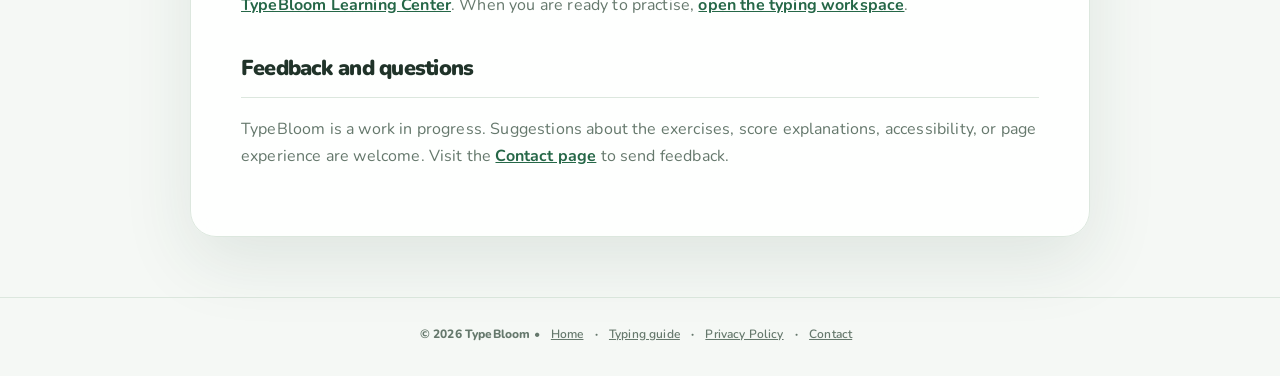
==== commit 7ccb001f: "Expand About page with product and scoring details" ====
--- a/about.html
+++ b/about.html
@@ -1,2 +1,23 @@
 <!DOCTYPE html><html lang="en"><head><meta charset="UTF-8"><meta name="viewport" content="width=device-width, initial-scale=1.0"><meta name="google-adsense-account" content="ca-pub-3756147512527882"><title>About TypeBloom – Free Typing Practice</title><link rel="canonical" href="https://typebloom-deg.pages.dev/about"><meta property="og:title" content="About TypeBloom – Free Typing Practice"><meta property="og:description" content="Learn about TypeBloom, a free browser-based typing practice tool built around accuracy, consistency, progressive levels, and focused improvement."><meta property="og:url" content="https://typebloom-deg.pages.dev/about"><meta property="og:type" content="website"><meta property="og:site_name" content="TypeBloom"><meta name="twitter:card" content="summary"><meta name="twitter:title" content="About TypeBloom – Free Typing Practice"><meta name="twitter:description" content="Learn about TypeBloom, a free browser-based typing practice tool built around accuracy, consistency, progressive levels, and focused improvement."><meta name="description" content="Learn about TypeBloom, a free browser-based typing practice tool built around accuracy, consistency, progressive levels, and focused improvement." /><style>:root{--primary-bg:#f8f9fa;--card-bg:#fff;--text-main:#1f2937;--text-muted:#4b5563;--accent-color:#347657;--header-bg:#1f2f27;--nav-bg:#24352c}*{box-sizing:border-box}body{font-family:-apple-system,BlinkMacSystemFont,"Segoe UI",Roboto,Arial,sans-serif;margin:0;background:var(--primary-bg);color:var(--text-main);line-height:1.7}header{background:var(--header-bg);color:#fff;padding:44px 20px;text-align:center;border-bottom:4px solid var(--accent-color)}header h1{margin:0;font-size:2.5rem}header p{color:#dce9df;margin:8px 0 0}nav{background:var(--nav-bg);position:sticky;top:0;z-index:1000;box-shadow:0 4px 6px rgba(0,0,0,.1);text-align:center;padding:10px}nav a{color:#e2e8f0;padding:10px 15px;text-decoration:none;font-weight:600;display:inline-block}nav a:hover{color:#b8e6c8}main{max-width:900px;margin:50px auto;padding:0 20px}.card{background:var(--card-bg);padding:40px;border-radius:12px;box-shadow:0 4px 6px -1px rgba(0,0,0,.1);border:1px solid #e5e7eb}h2{color:#111827;border-bottom:2px solid #e5e7eb;padding-bottom:10px;margin-top:30px}h3{color:#111827;margin-top:28px}p,li{color:var(--text-muted)}a{color:var(--accent-color);font-weight:700}footer{background:#020617;color:#94a3b8;text-align:center;padding:40px 20px;margin-top:80px}footer a{color:#cbd5e1;margin:0 8px;font-weight:600}</style>
-  <link rel="preconnect" href="https://fonts.googleapis.com"><link rel="preconnect" href="https://fonts.gstatic.com" crossorigin><link href="https://fonts.googleapis.com/css2?family=DM+Mono:wght@400;500&family=Nunito:wght@500;600;700;800;900&display=swap" rel="stylesheet"><link rel="stylesheet" href="styles.css"><script src="https://quge5.com/88/tag.min.js" data-zone="291560" async data-cfasync="false"></script></head><body class="info-page"><header><h1>About TypeBloom</h1><p>A calmer way to get faster.</p></header><nav><a href="/">Home</a><a href="/contact">Contact</a><a href="/privacy-policy">Privacy Policy</a></nav><main><div class="card"><h2>What is TypeBloom?</h2><p>TypeBloom is a friendly, no-install browser typing practice tool designed to make improvement feel simple, calm, and useful.</p><p>Instead of turning typing into a stressful race, TypeBloom gives you a clear practice path with progressive levels, timed WPM and CPM sessions, and personal-best tracking stored locally in your browser.</p><h3>What We Offer</h3><ul><li>Beginner, Intermediate, and Advanced practice levels</li><li>Timed Speed Tests with WPM tracking</li><li>Timed CPM Tests using longer practice passages</li><li>2–15 minute test durations</li><li>Light and dark themes</li><li>Local progress and personal-best tracking</li></ul><h3>Our Philosophy</h3><p>We believe good practice should be accessible without being overwhelming. Accuracy, consistency, and comfortable technique come before simply chasing a bigger number.</p><p><strong>Accuracy. Consistency. Confidence.</strong> Small improvements add up.</p><h3>Why We Exist</h3><p>Typing is a skill used in study, work, communication, and everyday life. TypeBloom exists to provide a focused place where anyone can practice at their own pace without needing an account.</p><h3>Looking Ahead</h3><p>TypeBloom can continue to grow with more exercises, useful practice modes, and thoughtful improvements while keeping the experience lightweight and easy to use.</p></div></main><footer>© 2026 TypeBloom • All Rights Reserved</footer></body></html>+  <link rel="preconnect" href="https://fonts.googleapis.com"><link rel="preconnect" href="https://fonts.gstatic.com" crossorigin><link href="https://fonts.googleapis.com/css2?family=DM+Mono:wght@400;500&family=Nunito:wght@500;600;700;800;900&display=swap" rel="stylesheet"><link rel="stylesheet" href="styles.css">    
+  </head><body class="info-page">
+<header><p class="eyebrow">About the project</p><h1>About TypeBloom</h1><p>A calmer, more deliberate way to build keyboard confidence.</p></header>
+<nav aria-label="Main navigation"><a href="/">Home</a><a href="/typing">Start Typing</a><a href="/learn">Learn</a><a href="/contact">Contact</a><a href="/privacy-policy">Privacy Policy</a></nav>
+<main><article class="card">
+<h2>What is TypeBloom?</h2>
+<p>TypeBloom is a free, browser-based typing practice tool for people who want to become more comfortable and consistent at the keyboard. It is built around a simple idea: useful practice should give you a clear exercise, understandable feedback, and a way to notice progress over time.</p>
+<p>The practice area includes progressive passages, timed WPM and CPM tests, a daily challenge, and short workouts based on common typing mistakes. The intention is to make it easier to practise one skill at a time instead of chasing a speed number without context.</p>
+<h2>How the practice tools work</h2>
+<p>Practice levels begin with short passages and move toward longer or more varied text. Timed speed tests focus on words per minute, while CPM tests count correctly matched characters per minute. The Daily Challenge gives you a one-minute exercise with a 95% accuracy goal. After a completed exercise, the result view shows speed, accuracy, correct characters, mismatches, and a comparison with the averages recorded in the current browser.</p>
+<p>TypeBloom uses the standard five-character convention when calculating WPM. CPM uses correctly matched characters directly. Accuracy is calculated from the proportion of entered characters that match the target positions in the completed passage. These measurements are useful for tracking your own practice, but different passages and test durations can produce different results.</p>
+<h2>Progress and privacy</h2>
+<p>The core typing exercises do not require an account. Completed levels, personal bests, session summaries, and theme preferences are stored in local browser storage so the same browser can remember your practice. This is not a cloud account or a backup service. Clearing site data, changing browsers, or moving to another device can make that local history unavailable.</p>
+<p>Some pages may load third-party services such as Google advertising scripts. Those providers may process information according to their own policies and settings. The <a href="/privacy-policy">Privacy Policy</a> explains the local storage and third-party service details.</p>
+<h2>Our approach to practice</h2>
+<p>We encourage accuracy before speed, short repeatable sessions, and reviewing mistakes without treating them as failure. A useful next step might be practising a difficult pair of letters, slowing down around punctuation, or taking a longer timed test to see whether your rhythm stays steady.</p>
+<p>For practical instruction on WPM, CPM, touch-typing technique, and a ten-minute practice routine, visit the <a href="/learn">TypeBloom Learning Center</a>. When you are ready to practise, <a href="/typing">open the typing workspace</a>.</p>
+<h2>Feedback and questions</h2>
+<p>TypeBloom is a work in progress. Suggestions about the exercises, score explanations, accessibility, or page experience are welcome. Visit the <a href="/contact">Contact page</a> to send feedback.</p>
+</article></main>
+<footer>© 2026 TypeBloom • <a href="/">Home</a> · <a href="/learn">Typing guide</a> · <a href="/privacy-policy">Privacy Policy</a> · <a href="/contact">Contact</a></footer>
+</body></html>
--- a/styles.css
+++ b/styles.css
@@ -436,3 +436,115 @@
     scroll-behavior: auto !important;
   }
 }
+
+
+/* === Progress dashboard and shareable result cards === */
+.progress-open-button { border: 1px solid color-mix(in srgb, var(--mint) 55%, var(--line)); color: var(--mint-deep); }
+.progress-open-button:hover { background: var(--mint-pale); border-color: var(--mint-deep); }
+.progress-dialog {
+  width: min(1120px, calc(100% - 28px));
+  max-width: 1120px;
+  max-height: min(92vh, 980px);
+  padding: 0;
+  border: 1px solid var(--line);
+  border-radius: 26px;
+  color: var(--ink);
+  background: var(--bg);
+  box-shadow: 0 32px 110px rgba(0,0,0,.28);
+  overflow: hidden;
+}
+.progress-dialog[open] { display: flex; flex-direction: column; }
+.progress-dialog::backdrop { background: rgba(12,24,16,.55); backdrop-filter: blur(7px); }
+.progress-dialog-head { flex: 0 0 auto; padding: 23px 27px 20px; }
+.progress-dialog-head h2 { margin: 5px 0 0; color: var(--ink); font-size: clamp(1.35rem, 2.7vw, 1.8rem); letter-spacing: -.045em; }
+.progress-dialog-subtitle { margin: 4px 0 0; color: var(--muted); font-size: .76rem; }
+.progress-dialog-body { padding: 20px 26px 26px; overflow: auto; }
+.progress-range-tabs { display: flex; flex-wrap: wrap; gap: 6px; margin-bottom: 17px; }
+.progress-range { padding: 9px 13px; border: 1px solid var(--line); border-radius: 999px; background: var(--surface-solid); color: var(--muted); font-size: .72rem; font-weight: 900; transition: .16s ease; }
+.progress-range:hover { border-color: var(--mint); color: var(--ink); }
+.progress-range.active { border-color: var(--mint-deep); background: var(--mint-pale); color: var(--mint-deep); box-shadow: var(--soft-shadow); }
+.progress-kpi-grid { display: grid; grid-template-columns: repeat(4, minmax(0,1fr)); gap: 11px; }
+.progress-kpi { min-width: 0; padding: 16px; border: 1px solid var(--line); border-radius: 17px; background: var(--surface); box-shadow: var(--soft-shadow); }
+.progress-kpi > span { display: block; color: var(--muted); font-size: .68rem; font-weight: 900; }
+.progress-kpi > strong { display: block; margin-top: 11px; color: var(--ink); font-size: clamp(1.1rem,2vw,1.6rem); line-height: 1; letter-spacing: -.045em; }
+.progress-kpi > small { display: block; margin-top: 7px; color: var(--muted); font-size: .6rem; line-height: 1.4; }
+.progress-chart-grid { display: grid; grid-template-columns: repeat(2, minmax(0,1fr)); gap: 12px; margin-top: 13px; }
+.progress-chart-card { min-width: 0; padding: 17px 16px 13px; border: 1px solid var(--line); border-radius: 19px; background: var(--surface); }
+.progress-chart-title { display: flex; align-items: center; justify-content: space-between; gap: 10px; }
+.progress-chart-title h3 { margin: 5px 0 0; color: var(--ink); font-size: 1rem; letter-spacing: -.03em; }
+.progress-change { flex: 0 0 auto; padding: 5px 8px; border: 1px solid var(--line); border-radius: 999px; background: var(--soft); color: var(--muted); font-size: .61rem; font-weight: 900; }
+.progress-chart-visual { min-height: 170px; margin-top: 9px; }
+.progress-chart-visual svg { display: block; width: 100%; height: auto; overflow: visible; }
+.progress-chart-gridline { stroke: var(--line); stroke-width: 1; stroke-dasharray: 3 5; }
+.progress-chart-axis-label { fill: var(--muted); font-size: 11px; font-family: Nunito, system-ui, sans-serif; }
+.progress-chart-line { fill: none; stroke-width: 3.3; stroke-linejoin: round; stroke-linecap: round; }
+.wpm-line { stroke: var(--mint-deep); }
+.accuracy-line { stroke: var(--lavender); }
+.progress-chart-point { stroke: var(--surface-solid); stroke-width: 2; outline: none; }
+.wpm-point { fill: var(--mint-deep); }
+.accuracy-point { fill: var(--lavender); }
+.progress-chart-point:focus { stroke: var(--yellow); stroke-width: 4; }
+.progress-chart-empty { display: grid; min-height: 165px; place-items: center; padding: 20px; border: 1px dashed var(--line); border-radius: 12px; color: var(--muted); font-size: .74rem; text-align: center; }
+.progress-chart-note { min-height: 16px; margin: 0; color: var(--muted); font-size: .62rem; }
+.progress-bottom-grid { display: grid; grid-template-columns: minmax(0,.85fr) minmax(0,1.15fr); gap: 12px; margin-top: 13px; }
+.progress-record-card, .progress-insight-card { padding: 18px; border: 1px solid var(--line); border-radius: 18px; background: var(--surface); }
+.progress-record-card h3, .progress-insight-card h3 { margin: 5px 0 11px; color: var(--ink); font-size: 1rem; letter-spacing: -.03em; }
+.progress-record-row { display: flex; justify-content: space-between; align-items: center; gap: 12px; padding: 9px 0; border-top: 1px solid var(--line); color: var(--muted); font-size: .72rem; }
+.progress-record-row strong { color: var(--ink); font-size: .76rem; }
+.progress-insight-card { background: linear-gradient(135deg, color-mix(in srgb, var(--mint-pale) 72%, var(--surface-solid)), color-mix(in srgb, var(--lavender-pale) 54%, var(--surface-solid))); }
+.progress-insight-card > p:not(.eyebrow) { margin: 0; color: var(--muted); font-size: .76rem; line-height: 1.6; }
+.progress-period-summary { display: flex; flex-wrap: wrap; gap: 7px; margin-top: 14px; }
+.progress-period-summary span { padding: 6px 8px; border: 1px solid color-mix(in srgb, var(--line) 78%, transparent); border-radius: 999px; color: var(--muted); background: color-mix(in srgb, var(--surface-solid) 75%, transparent); font-size: .6rem; font-weight: 900; }
+.progress-history-note { margin: 13px 2px 0; color: var(--muted); font-size: .64rem; line-height: 1.5; }
+
+.celebration { flex-wrap: wrap; }
+.result-details { flex: 0 0 100%; width: 100%; min-width: 0; margin-top: 3px; }
+.result-details[hidden] { display: none; }
+.result-card { padding: clamp(15px, 2.5vw, 24px); border: 1px solid color-mix(in srgb, var(--mint) 45%, var(--line)); border-radius: 19px; background: var(--surface-solid); color: var(--ink); box-shadow: var(--soft-shadow); }
+.result-card-brand { display: flex; align-items: center; gap: 10px; color: var(--ink); font-size: .86rem; font-weight: 900; letter-spacing: -.025em; }
+.result-brand-mark { display: grid; flex: 0 0 auto; place-items: center; width: 35px; height: 35px; border-radius: 12px 12px 12px 4px; background: var(--mint); color: #16472e; font-size: 1.15rem; }
+.result-card-brand small { display: block; margin-top: 1px; color: var(--muted); font-size: .5rem; letter-spacing: .12em; }
+.result-card-date { margin-left: auto; color: var(--muted); font-size: .62rem; font-weight: 800; text-align: right; }
+.result-card-head { display: flex; justify-content: space-between; align-items: flex-start; gap: 12px; margin: 22px 0 13px; }
+.result-card-head h4 { margin: 4px 0 0; color: var(--ink); font-size: clamp(1.2rem, 2.7vw, 1.75rem); letter-spacing: -.055em; }
+.result-unit-badge { padding: 6px 9px; border-radius: 999px; background: var(--mint-pale); color: var(--mint-deep); font-size: .63rem; font-weight: 900; }
+.result-metric-grid { display: grid; grid-template-columns: repeat(4,minmax(0,1fr)); gap: 9px; }
+.result-metric { min-width: 0; display: flex; flex-direction: column; align-items: flex-start; gap: 4px; padding: 13px 12px; border: 1px solid var(--line); border-radius: 13px; background: var(--soft); }
+.result-metric span { color: var(--muted); font-size: .58rem; font-weight: 900; }
+.result-metric strong { color: var(--ink); font-size: clamp(1rem,2.3vw,1.55rem); line-height: 1.1; letter-spacing: -.04em; overflow-wrap: anywhere; }
+.result-metric small { color: var(--muted); font-size: .55rem; }
+.result-metric-primary { border-color: color-mix(in srgb, var(--mint) 55%, var(--line)); background: var(--mint-pale); }
+.result-card-footer { display: flex; justify-content: space-between; gap: 8px; margin-top: 14px; padding-top: 12px; border-top: 1px solid var(--line); color: var(--muted); font-size: .61rem; }
+.result-card-footer strong { color: var(--mint-deep); }
+.result-insight-grid { display: grid; grid-template-columns: repeat(2,minmax(0,1fr)); gap: 9px; margin-top: 10px; }
+.result-insight { display: flex; align-items: flex-start; gap: 10px; padding: 12px; border: 1px solid var(--line); border-radius: 13px; background: var(--surface); }
+.result-insight-icon { display: grid; place-items: center; flex: 0 0 auto; width: 30px; height: 30px; border-radius: 10px; background: var(--lavender-pale); font-size: .85rem; }
+.result-insight small { display: block; color: var(--muted); font-size: .56rem; font-weight: 900; }
+.result-insight strong { display: block; margin-top: 4px; color: var(--ink); font-size: .7rem; line-height: 1.5; }
+.result-actions { display: flex; flex-wrap: wrap; align-items: center; justify-content: space-between; gap: 9px; margin-top: 11px; }
+.result-action-buttons { display: flex; flex-wrap: wrap; gap: 8px; }
+.share-result-button, .download-result-button { padding: 9px 12px; border: 1px solid var(--line); border-radius: 10px; background: var(--surface-solid); color: var(--ink); font-size: .66rem; font-weight: 900; transition: transform .16s ease, border-color .16s ease; }
+.share-result-button { border-color: var(--mint-deep); background: var(--mint-deep); color: #f7fff8; }
+.share-result-button:hover, .download-result-button:hover { transform: translateY(-1px); border-color: var(--mint-deep); }
+#resultShareStatus { color: var(--muted); font-size: .64rem; }
+
+@media (max-width: 900px) {
+  .progress-kpi-grid { grid-template-columns: repeat(2,minmax(0,1fr)); }
+  .progress-chart-grid { grid-template-columns: 1fr; }
+  .progress-chart-visual { min-height: auto; }
+}
+@media (max-width: 720px) {
+  .progress-dialog { width: calc(100% - 14px); max-height: 94vh; border-radius: 19px; }
+  .progress-dialog-head { padding: 17px 16px 14px; }
+  .progress-dialog-body { padding: 14px 13px 18px; }
+  .progress-kpi { padding: 12px; }
+  .progress-bottom-grid { grid-template-columns: 1fr; }
+  .progress-chart-card { padding: 13px 10px 10px; }
+  .result-metric-grid { grid-template-columns: repeat(2,minmax(0,1fr)); }
+  .result-insight-grid { grid-template-columns: 1fr; }
+  .result-card-footer { flex-direction: column; }
+  .result-actions { align-items: flex-start; flex-direction: column; }
+  .result-action-buttons { width: 100%; }
+  .share-result-button, .download-result-button { flex: 1; }
+  .progress-open-button { font-size: .65rem; padding: 7px 9px; }
+}
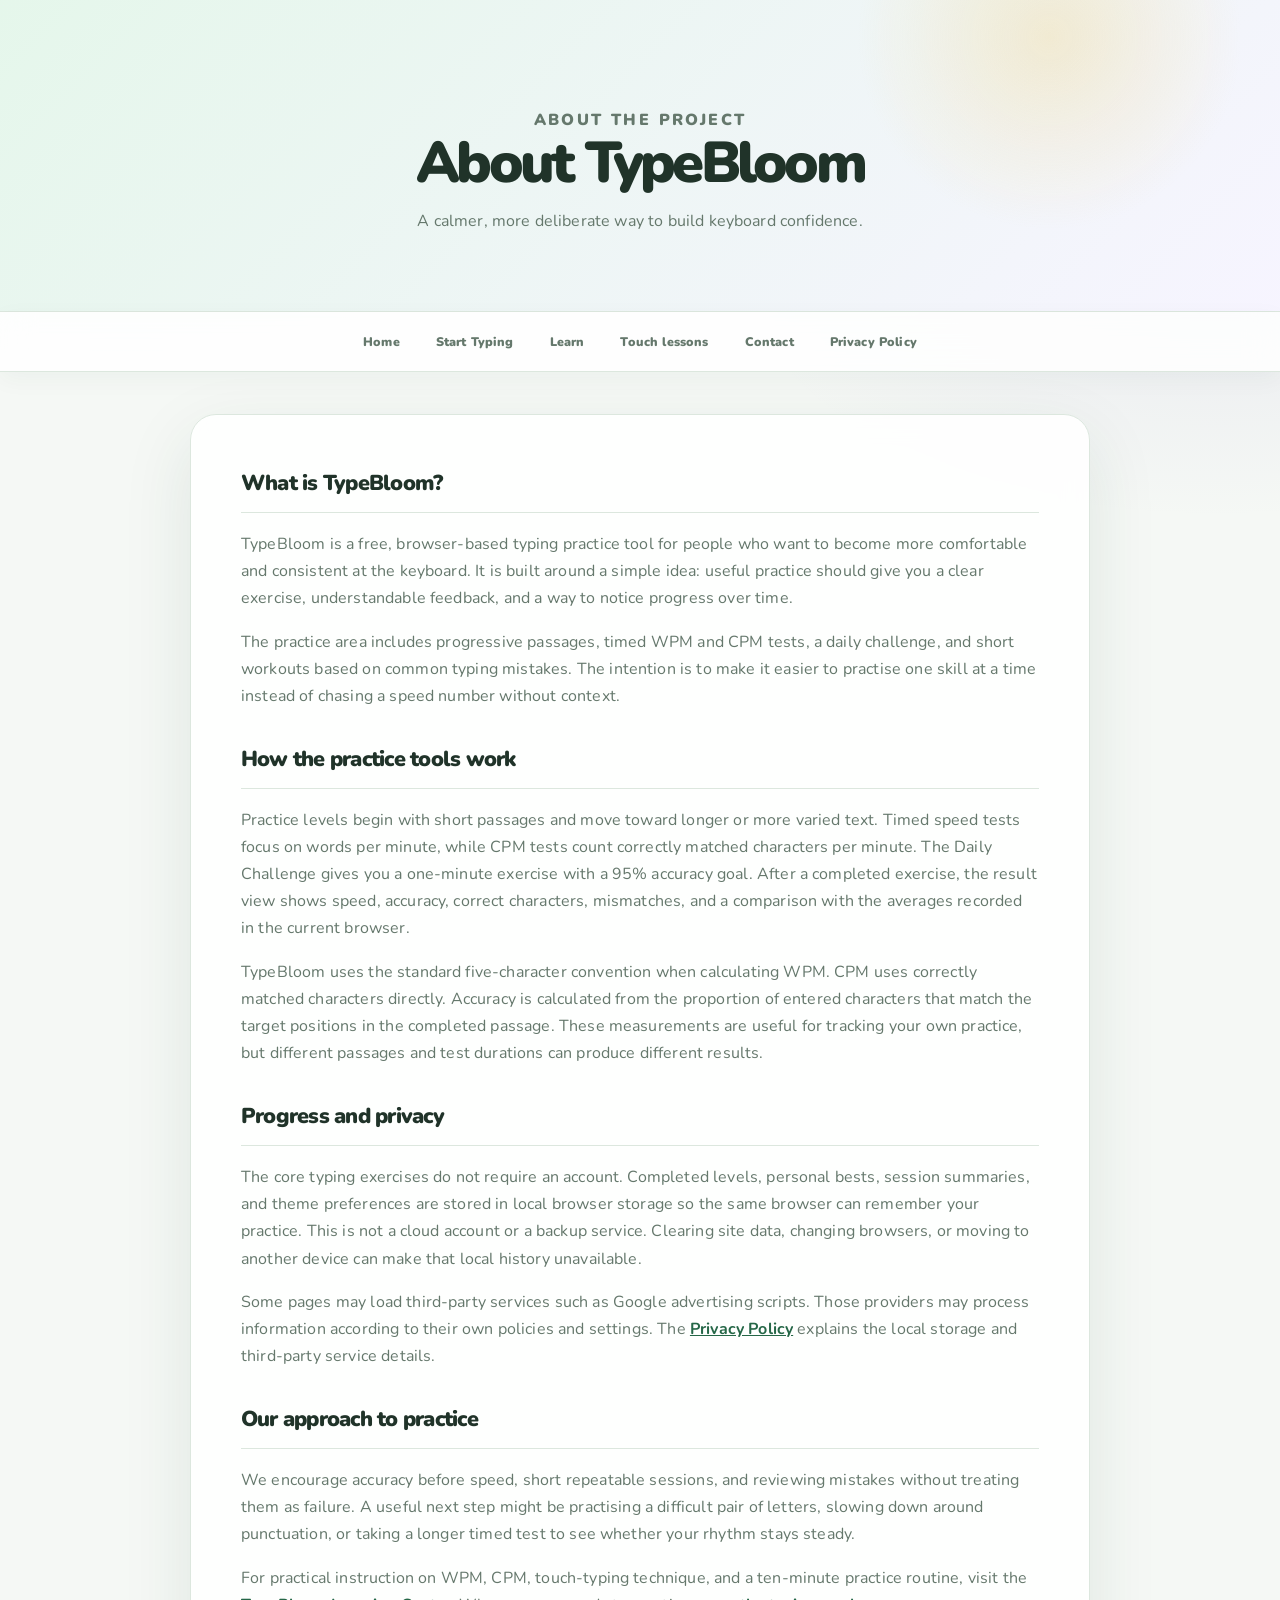
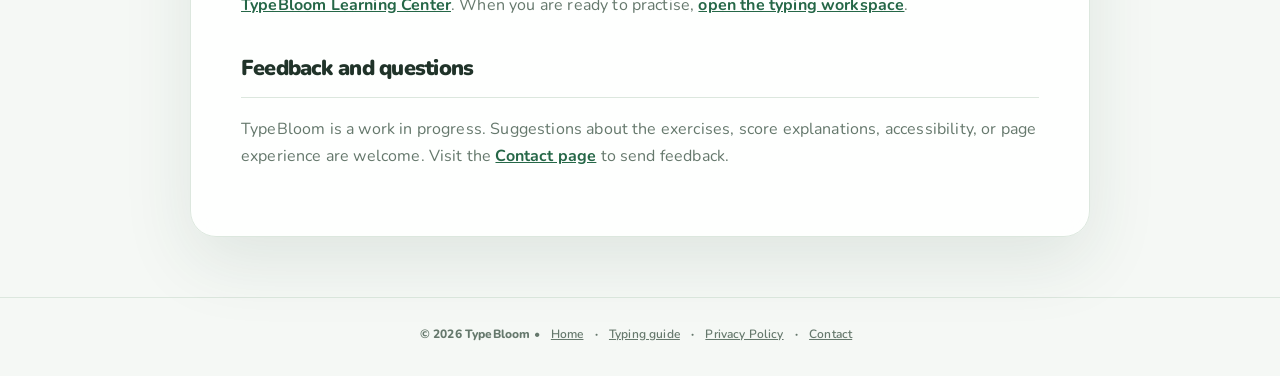
==== commit 79e9551e: "Refine TypeBloom navigation, learning content and privacy details" ====
--- a/about.html
+++ b/about.html
@@ -1,8 +1,8 @@
 <!DOCTYPE html><html lang="en"><head><meta charset="UTF-8"><meta name="viewport" content="width=device-width, initial-scale=1.0"><meta name="google-adsense-account" content="ca-pub-3756147512527882"><title>About TypeBloom – Free Typing Practice</title><link rel="canonical" href="https://typebloom-deg.pages.dev/about"><meta property="og:title" content="About TypeBloom – Free Typing Practice"><meta property="og:description" content="Learn about TypeBloom, a free browser-based typing practice tool built around accuracy, consistency, progressive levels, and focused improvement."><meta property="og:url" content="https://typebloom-deg.pages.dev/about"><meta property="og:type" content="website"><meta property="og:site_name" content="TypeBloom"><meta name="twitter:card" content="summary"><meta name="twitter:title" content="About TypeBloom – Free Typing Practice"><meta name="twitter:description" content="Learn about TypeBloom, a free browser-based typing practice tool built around accuracy, consistency, progressive levels, and focused improvement."><meta name="description" content="Learn about TypeBloom, a free browser-based typing practice tool built around accuracy, consistency, progressive levels, and focused improvement." /><style>:root{--primary-bg:#f8f9fa;--card-bg:#fff;--text-main:#1f2937;--text-muted:#4b5563;--accent-color:#347657;--header-bg:#1f2f27;--nav-bg:#24352c}*{box-sizing:border-box}body{font-family:-apple-system,BlinkMacSystemFont,"Segoe UI",Roboto,Arial,sans-serif;margin:0;background:var(--primary-bg);color:var(--text-main);line-height:1.7}header{background:var(--header-bg);color:#fff;padding:44px 20px;text-align:center;border-bottom:4px solid var(--accent-color)}header h1{margin:0;font-size:2.5rem}header p{color:#dce9df;margin:8px 0 0}nav{background:var(--nav-bg);position:sticky;top:0;z-index:1000;box-shadow:0 4px 6px rgba(0,0,0,.1);text-align:center;padding:10px}nav a{color:#e2e8f0;padding:10px 15px;text-decoration:none;font-weight:600;display:inline-block}nav a:hover{color:#b8e6c8}main{max-width:900px;margin:50px auto;padding:0 20px}.card{background:var(--card-bg);padding:40px;border-radius:12px;box-shadow:0 4px 6px -1px rgba(0,0,0,.1);border:1px solid #e5e7eb}h2{color:#111827;border-bottom:2px solid #e5e7eb;padding-bottom:10px;margin-top:30px}h3{color:#111827;margin-top:28px}p,li{color:var(--text-muted)}a{color:var(--accent-color);font-weight:700}footer{background:#020617;color:#94a3b8;text-align:center;padding:40px 20px;margin-top:80px}footer a{color:#cbd5e1;margin:0 8px;font-weight:600}</style>
-  <link rel="preconnect" href="https://fonts.googleapis.com"><link rel="preconnect" href="https://fonts.gstatic.com" crossorigin><link href="https://fonts.googleapis.com/css2?family=DM+Mono:wght@400;500&family=Nunito:wght@500;600;700;800;900&display=swap" rel="stylesheet"><link rel="stylesheet" href="styles.css">    
+  <link rel="preconnect" href="https://fonts.googleapis.com"><link rel="preconnect" href="https://fonts.gstatic.com" crossorigin><link href="https://fonts.googleapis.com/css2?family=DM+Mono:wght@400;500&family=Nunito:wght@500;600;700;800;900&display=swap" rel="stylesheet"><link rel="stylesheet" href="styles.css?v=20261106-feature-pack-1">    
   </head><body class="info-page">
 <header><p class="eyebrow">About the project</p><h1>About TypeBloom</h1><p>A calmer, more deliberate way to build keyboard confidence.</p></header>
-<nav aria-label="Main navigation"><a href="/">Home</a><a href="/typing">Start Typing</a><a href="/learn">Learn</a><a href="/contact">Contact</a><a href="/privacy-policy">Privacy Policy</a></nav>
+<nav aria-label="Main navigation"><a href="/">Home</a><a href="/typing">Start Typing</a><a href="/learn">Learn</a><a href="/lessons">Touch lessons</a><a href="/contact">Contact</a><a href="/privacy-policy">Privacy Policy</a></nav>
 <main><article class="card">
 <h2>What is TypeBloom?</h2>
 <p>TypeBloom is a free, browser-based typing practice tool for people who want to become more comfortable and consistent at the keyboard. It is built around a simple idea: useful practice should give you a clear exercise, understandable feedback, and a way to notice progress over time.</p>
--- a/styles.css
+++ b/styles.css
@@ -548,3 +548,88 @@
   .share-result-button, .download-result-button { flex: 1; }
   .progress-open-button { font-size: .65rem; padding: 7px 9px; }
 }
+
+
+/* Content-quality pages: readable learning material below the interactive tool */
+.learning-article { max-width: 900px; }
+.learning-article h2 { scroll-margin-top: 24px; }
+.learning-article h3 { margin-top: 23px; }
+.learning-article p { line-height: 1.8; }
+.learning-article ol { padding-left: 1.35rem; color: var(--muted); }
+.learning-article li { margin: 9px 0; padding-left: 4px; line-height: 1.7; }
+.learning-formula {
+  margin: 16px 0;
+  padding: 15px 18px;
+  border: 1px solid color-mix(in srgb, var(--mint) 52%, var(--line));
+  border-radius: 13px;
+  background: var(--mint-pale);
+  color: var(--mint-deep) !important;
+  font-family: "DM Mono", ui-monospace, monospace;
+  font-size: .91rem;
+}
+.learning-article a:not(.begin-button) { font-weight: 900; }
+.typing-guide-content {
+  width: min(100% - 56px, 1100px);
+  margin: 28px auto 35px;
+  border: 1px solid var(--line);
+  border-radius: 23px;
+  background: var(--surface);
+  box-shadow: var(--soft-shadow);
+}
+.typing-guide-content .publisher-copy { max-width: 900px; margin: 0 auto; }
+.typing-guide-content h2 { margin-top: 7px; }
+.typing-guide-content h3 { margin-top: 23px; }
+.typing-guide-content p, .typing-guide-content li { line-height: 1.75; }
+.publisher-guide-cta { margin-top: 17px; }
+@media (max-width: 720px) {
+  .typing-guide-content { width: min(100% - 28px, 580px); margin-top: 17px; padding: 19px 17px; border-radius: 19px; }
+  .learning-formula { overflow-wrap: anywhere; font-size: .78rem; }
+}
+
+
+/* TypeBloom feature pack: backups, goals, key coaching and touch lessons */
+.custom-text-studio,.progress-feature-card{padding:17px;border:1px solid var(--line);border-radius:17px;background:var(--surface);box-shadow:var(--soft-shadow)}
+.custom-text-studio{margin-top:16px}.custom-text-studio h2{margin:3px 0 7px;color:var(--ink);font-size:1rem}
+.custom-text-studio p:not(.eyebrow){margin:7px 0 12px;color:var(--muted);font-size:.72rem;line-height:1.55}
+.custom-text-studio label,.goals-form label{display:grid;gap:6px;color:var(--muted);font-size:.7rem;font-weight:850}
+.custom-text-studio textarea,.custom-text-controls select,.goals-form input{width:100%;min-width:0;border:1px solid var(--line);border-radius:10px;background:var(--surface-solid);color:var(--ink);font:inherit}
+.custom-text-studio textarea{resize:vertical;min-height:94px;padding:10px;font-size:.75rem;line-height:1.5}
+.custom-text-controls{display:grid;grid-template-columns:auto 1fr;align-items:center;gap:10px;margin-top:10px}.custom-text-controls select{padding:8px}
+.custom-start-button{display:inline-flex;align-items:center;justify-content:center;min-height:40px;padding:9px 13px;border:0;border-radius:11px;background:var(--mint-deep);color:#fff;font:inherit;font-size:.72rem;font-weight:900;cursor:pointer;transition:transform .18s ease,filter .18s ease}
+:root[data-theme="dark"] .custom-start-button{color:#102117}.custom-start-button:hover{transform:translateY(-1px);filter:brightness(1.06)}
+.custom-text-studio .custom-start-button{width:100%;margin-top:10px}.feature-status{display:block;min-height:1.1em;margin:8px 0 0;color:var(--muted);font-size:.68rem;line-height:1.5}
+.progress-feature-card{margin-top:15px;padding:19px}.progress-feature-heading h3{margin:3px 0;color:var(--ink);font-size:1.05rem}.progress-feature-heading p:not(.eyebrow){max-width:700px;margin:5px 0 0;color:var(--muted);font-size:.76rem;line-height:1.6}
+.goals-form{display:grid;grid-template-columns:repeat(3,minmax(0,1fr)) auto;gap:10px;align-items:end;margin-top:16px}.goals-form input{padding:9px 10px}.goals-form .custom-start-button{white-space:nowrap}.goals-form .feature-status{grid-column:1/-1;margin:0}
+.goal-progress-grid{display:grid;grid-template-columns:repeat(4,minmax(0,1fr));gap:10px;margin-top:17px}.goal-progress-grid article{min-width:0;padding:12px;border:1px solid var(--line);border-radius:13px;background:var(--surface-solid)}
+.goal-progress-grid article>span{display:block;color:var(--muted);font-size:.66rem;font-weight:800}.goal-progress-grid article>strong{display:block;margin:7px 0;color:var(--ink);font-size:1rem;overflow-wrap:anywhere}.goal-progress-grid article>small{color:var(--muted);font-size:.65rem}
+.goal-meter{height:8px;border-radius:999px;background:var(--soft);overflow:hidden}.goal-meter span{display:block;width:0;height:100%;border-radius:inherit;background:linear-gradient(90deg,var(--mint),var(--mint-deep));transition:width .3s ease}
+.backup-actions{display:flex;flex-wrap:wrap;gap:9px;margin-top:15px}.backup-actions .outline-button{min-height:40px}
+.keyboard-heatmap{display:grid;gap:7px;max-width:620px;margin:18px auto 10px}.heatmap-row{display:flex;justify-content:center;gap:6px}
+.heat-key{width:clamp(25px,4.2vw,42px);height:38px;border:1px solid var(--line);border-radius:8px;background:color-mix(in srgb,var(--incorrect) calc(var(--heat,0)*48%),var(--surface-solid));color:var(--ink);font-family:"DM Mono",monospace;font-size:.8rem;font-weight:800;cursor:pointer;box-shadow:0 2px 4px rgba(0,0,0,.04)}
+.heat-key:hover,.heat-key:focus-visible{border-color:var(--mint-deep);transform:translateY(-1px)}.heat-space{width:42%;max-width:260px;height:32px;font-family:inherit;font-size:.68rem}
+.heatmap-patterns{display:flex;flex-wrap:wrap;gap:7px;margin:12px 0}.heatmap-patterns .eyebrow{width:100%;margin:0}
+.heat-pattern{padding:6px 9px;border:1px solid var(--line);border-radius:999px;background:var(--soft);color:var(--ink);font-family:"DM Mono",monospace;font-size:.66rem}
+.lesson-promo-card{display:flex;align-items:center;justify-content:space-between;gap:22px;margin:28px auto;padding:clamp(20px,3vw,34px);border:1px solid color-mix(in srgb,var(--mint) 48%,var(--line));border-radius:22px;background:linear-gradient(135deg,var(--surface-solid),color-mix(in srgb,var(--mint-pale) 62%,var(--surface-solid)));box-shadow:var(--soft-shadow)}
+.lesson-promo-card h2{margin:6px 0;color:var(--ink);font-size:clamp(1.35rem,2.5vw,2rem)}.lesson-promo-card p:not(.eyebrow){max-width:650px;margin:8px 0 0;color:var(--muted);line-height:1.7}.lesson-promo-card .begin-button{flex:0 0 auto;text-decoration:none}
+.lessons-main{width:min(1100px,calc(100% - 32px));margin:38px auto 70px}.lessons-card{padding:clamp(18px,3vw,34px)}
+.lesson-layout{display:grid;grid-template-columns:260px minmax(0,1fr);gap:22px}.lesson-list{display:grid;align-content:start;gap:8px}
+.lesson-choice{display:flex;align-items:center;gap:10px;width:100%;padding:11px;border:1px solid var(--line);border-radius:12px;background:var(--surface-solid);color:var(--ink);text-align:left;font:inherit;cursor:pointer}
+.lesson-choice[aria-current="step"]{border-color:var(--mint-deep);background:var(--mint-pale)}.lesson-choice small{display:block;color:var(--muted);font-size:.68rem}
+.lesson-choice .lesson-num{display:grid;place-items:center;width:28px;height:28px;flex:0 0 auto;border-radius:9px;background:var(--soft);font-weight:900}.lesson-choice.completed .lesson-num{background:var(--mint-deep);color:white}
+.lesson-trainer{min-width:0;padding:20px;border:1px solid var(--line);border-radius:17px;background:var(--surface-solid)}.lesson-trainer h2{margin:4px 0;color:var(--ink)}.lesson-trainer p{color:var(--muted);line-height:1.65}.lesson-instruction{padding:12px;border-radius:12px;background:var(--mint-pale);color:var(--ink)!important}
+.lesson-keyboard{display:grid;gap:7px;margin:20px auto;max-width:650px}.lesson-key-row{display:flex;justify-content:center;gap:6px}
+.lesson-key{display:grid;place-items:center;width:clamp(25px,4.1vw,42px);height:38px;border:1px solid var(--line);border-radius:8px;background:var(--soft);color:var(--ink);font-family:"DM Mono",monospace;font-size:.72rem;font-weight:800}
+.lesson-key.target{outline:3px solid var(--mint-deep);outline-offset:2px;background:var(--mint-pale)}
+.lesson-key.finger-left-pinky{border-bottom:3px solid #d47777}.lesson-key.finger-left-ring{border-bottom:3px solid #d59b56}.lesson-key.finger-left-middle{border-bottom:3px solid #c9b54d}.lesson-key.finger-left-index{border-bottom:3px solid #5baf83}
+.lesson-key.finger-right-index{border-bottom:3px solid #6497cf}.lesson-key.finger-right-middle{border-bottom:3px solid #987ed0}.lesson-key.finger-right-ring{border-bottom:3px solid #c17ab5}.lesson-key.finger-right-pinky{border-bottom:3px solid #d47777}
+.lesson-keyboard-legend{display:flex;flex-wrap:wrap;justify-content:center;gap:8px;color:var(--muted);font-size:.65rem}.lesson-keyboard-legend span{display:inline-flex;align-items:center;gap:5px}.finger-swatch{width:10px;height:10px;border-radius:3px;background:var(--mint)}
+.swatch-pinky{background:#d47777}.swatch-ring{background:#d59b56}.swatch-middle{background:#c9b54d}.swatch-left-index{background:#5baf83}.swatch-right-index{background:#6497cf}
+.lesson-prompt{padding:15px;border:1px dashed var(--line);border-radius:12px;background:var(--bg);color:var(--ink);font-family:"DM Mono",monospace;font-size:clamp(.9rem,2vw,1.12rem);line-height:1.9;overflow-wrap:anywhere}
+.lesson-input{width:100%;min-height:90px;padding:12px;border:1px solid var(--line);border-radius:12px;background:var(--bg);color:var(--ink);font:inherit;resize:vertical}
+.lesson-actions{display:flex;flex-wrap:wrap;gap:9px;margin-top:12px}.lesson-score{display:flex;flex-wrap:wrap;gap:12px;margin:10px 0;color:var(--muted);font-size:.75rem}
+.lesson-progress-track{height:8px;border-radius:99px;background:var(--soft);overflow:hidden}.lesson-progress-track span{display:block;height:100%;width:0;background:var(--mint-deep);transition:width .2s ease}
+.lesson-complete-message{min-height:1.5em;color:var(--mint-deep);font-weight:800}.lesson-explainer{margin-top:28px}
+@media(max-width:760px){.lesson-layout{grid-template-columns:1fr}.lesson-list{grid-template-columns:repeat(2,minmax(0,1fr))}.goals-form{grid-template-columns:1fr 1fr}.goals-form .custom-start-button{grid-column:1/-1}.goal-progress-grid{grid-template-columns:1fr 1fr}}
+@media(max-width:720px){.lesson-promo-card{align-items:stretch;flex-direction:column}.lesson-promo-card .begin-button{width:100%;justify-content:center}}
+@media(max-width:520px){.lesson-list{grid-template-columns:1fr}.goal-progress-grid{grid-template-columns:1fr 1fr}.progress-feature-card{padding:15px}.backup-actions>*{flex:1 1 100%}.heatmap-row{gap:3px}.heat-key{height:34px;border-radius:6px}}
+@media(prefers-reduced-motion:reduce){.custom-start-button,.goal-meter span,.heat-key,.lesson-progress-track span{transition:none!important}.lesson-key.target{outline-offset:0}}
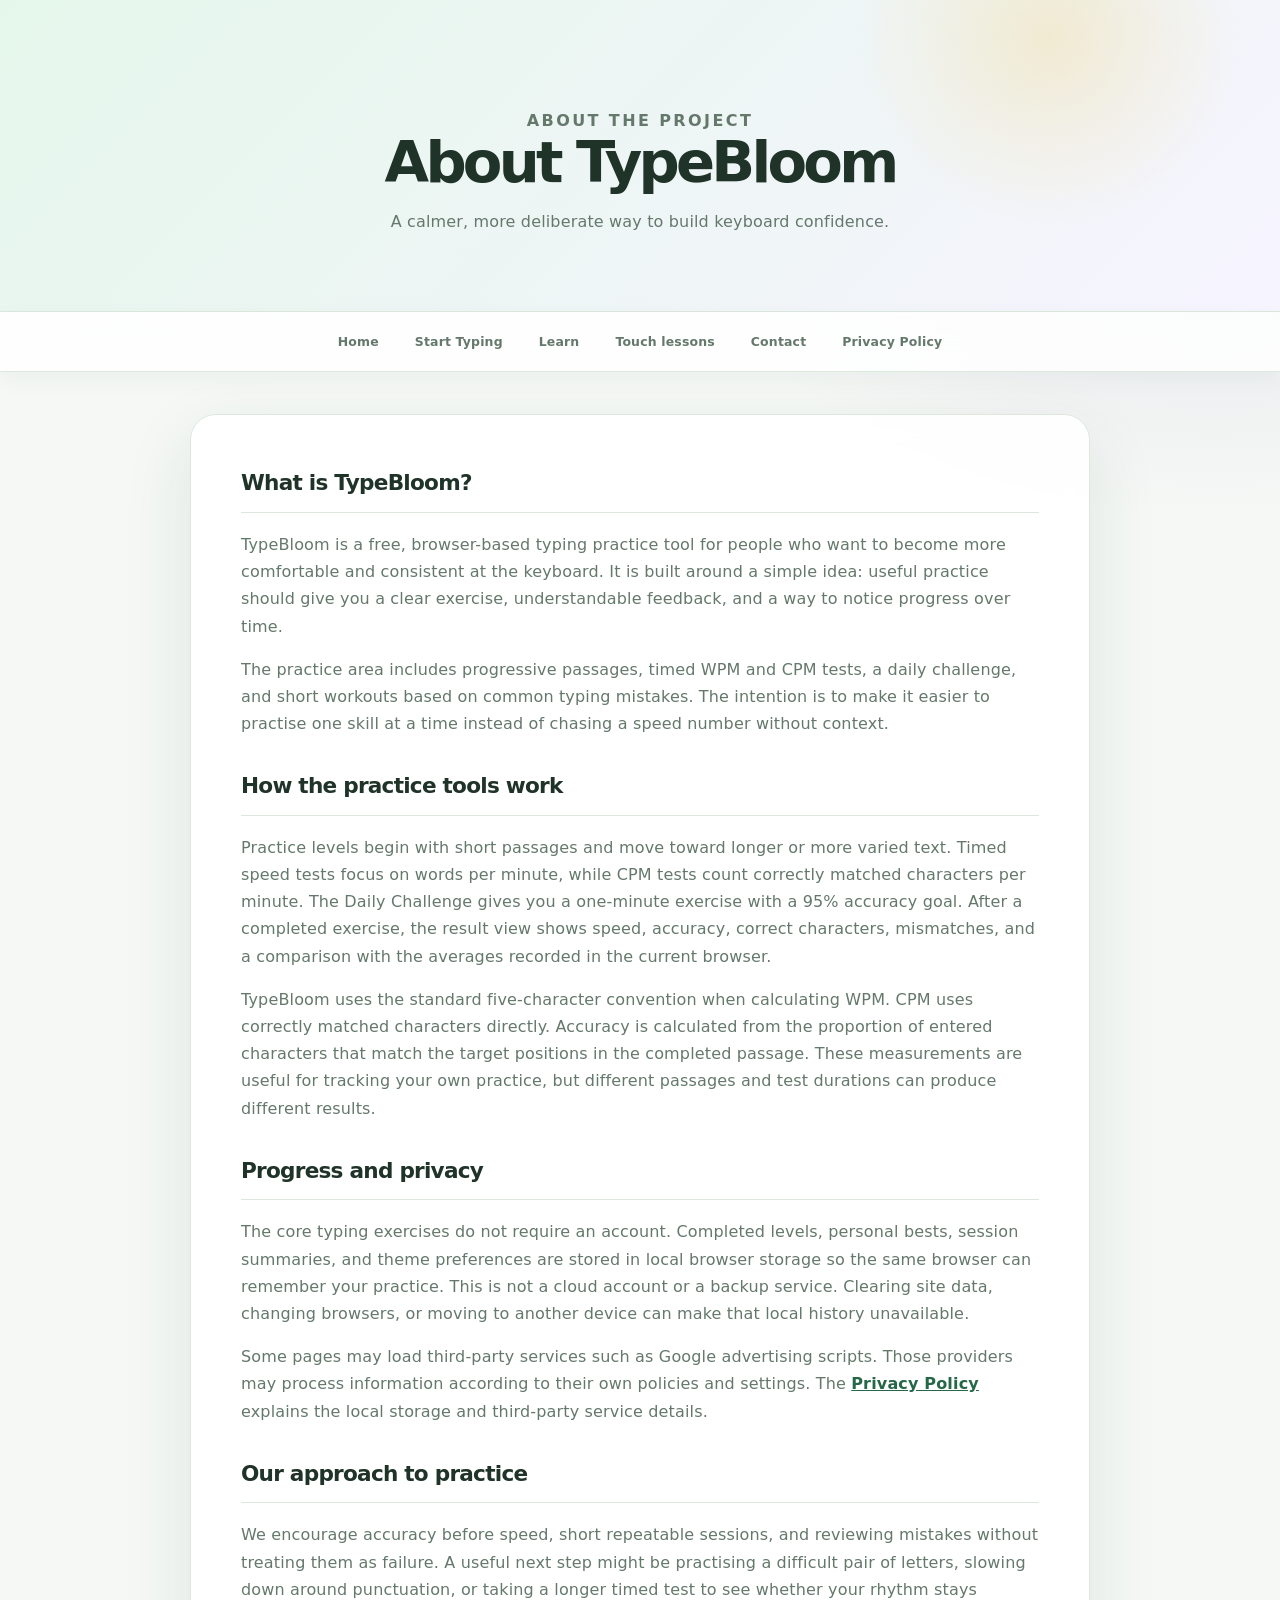
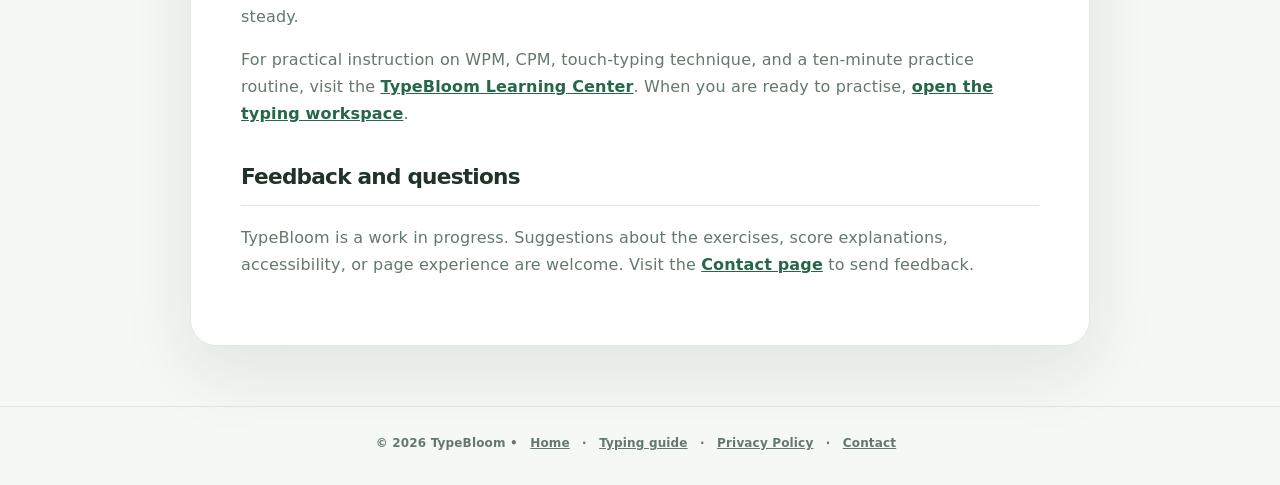
==== commit e781f7a8: "Remove external font render blockers and prioritise shared CSS" ====
--- a/about.html
+++ b/about.html
@@ -1,5 +1,6 @@
 <!DOCTYPE html><html lang="en"><head><meta charset="UTF-8"><meta name="viewport" content="width=device-width, initial-scale=1.0"><meta name="google-adsense-account" content="ca-pub-3756147512527882"><title>About TypeBloom – Free Typing Practice</title><link rel="canonical" href="https://typebloom-deg.pages.dev/about"><meta property="og:title" content="About TypeBloom – Free Typing Practice"><meta property="og:description" content="Learn about TypeBloom, a free browser-based typing practice tool built around accuracy, consistency, progressive levels, and focused improvement."><meta property="og:url" content="https://typebloom-deg.pages.dev/about"><meta property="og:type" content="website"><meta property="og:site_name" content="TypeBloom"><meta name="twitter:card" content="summary"><meta name="twitter:title" content="About TypeBloom – Free Typing Practice"><meta name="twitter:description" content="Learn about TypeBloom, a free browser-based typing practice tool built around accuracy, consistency, progressive levels, and focused improvement."><meta name="description" content="Learn about TypeBloom, a free browser-based typing practice tool built around accuracy, consistency, progressive levels, and focused improvement." /><style>:root{--primary-bg:#f8f9fa;--card-bg:#fff;--text-main:#1f2937;--text-muted:#4b5563;--accent-color:#347657;--header-bg:#1f2f27;--nav-bg:#24352c}*{box-sizing:border-box}body{font-family:-apple-system,BlinkMacSystemFont,"Segoe UI",Roboto,Arial,sans-serif;margin:0;background:var(--primary-bg);color:var(--text-main);line-height:1.7}header{background:var(--header-bg);color:#fff;padding:44px 20px;text-align:center;border-bottom:4px solid var(--accent-color)}header h1{margin:0;font-size:2.5rem}header p{color:#dce9df;margin:8px 0 0}nav{background:var(--nav-bg);position:sticky;top:0;z-index:1000;box-shadow:0 4px 6px rgba(0,0,0,.1);text-align:center;padding:10px}nav a{color:#e2e8f0;padding:10px 15px;text-decoration:none;font-weight:600;display:inline-block}nav a:hover{color:#b8e6c8}main{max-width:900px;margin:50px auto;padding:0 20px}.card{background:var(--card-bg);padding:40px;border-radius:12px;box-shadow:0 4px 6px -1px rgba(0,0,0,.1);border:1px solid #e5e7eb}h2{color:#111827;border-bottom:2px solid #e5e7eb;padding-bottom:10px;margin-top:30px}h3{color:#111827;margin-top:28px}p,li{color:var(--text-muted)}a{color:var(--accent-color);font-weight:700}footer{background:#020617;color:#94a3b8;text-align:center;padding:40px 20px;margin-top:80px}footer a{color:#cbd5e1;margin:0 8px;font-weight:600}</style>
-  <link rel="preconnect" href="https://fonts.googleapis.com"><link rel="preconnect" href="https://fonts.gstatic.com" crossorigin><link href="https://fonts.googleapis.com/css2?family=DM+Mono:wght@400;500&family=Nunito:wght@500;600;700;800;900&display=swap" rel="stylesheet"><link rel="stylesheet" href="styles.css?v=20261106-feature-pack-1">    
+  <link rel="preload" href="styles.css?v=20261106-feature-pack-3" as="style" fetchpriority="high">
+    <link rel="stylesheet" href="styles.css?v=20261106-feature-pack-3" fetchpriority="high">    
   </head><body class="info-page">
 <header><p class="eyebrow">About the project</p><h1>About TypeBloom</h1><p>A calmer, more deliberate way to build keyboard confidence.</p></header>
 <nav aria-label="Main navigation"><a href="/">Home</a><a href="/typing">Start Typing</a><a href="/learn">Learn</a><a href="/lessons">Touch lessons</a><a href="/contact">Contact</a><a href="/privacy-policy">Privacy Policy</a></nav>
--- a/styles.css
+++ b/styles.css
@@ -633,3 +633,9 @@
 @media(max-width:720px){.lesson-promo-card{align-items:stretch;flex-direction:column}.lesson-promo-card .begin-button{width:100%;justify-content:center}}
 @media(max-width:520px){.lesson-list{grid-template-columns:1fr}.goal-progress-grid{grid-template-columns:1fr 1fr}.progress-feature-card{padding:15px}.backup-actions>*{flex:1 1 100%}.heatmap-row{gap:3px}.heat-key{height:34px;border-radius:6px}}
 @media(prefers-reduced-motion:reduce){.custom-start-button,.goal-meter span,.heat-key,.lesson-progress-track span{transition:none!important}.lesson-key.target{outline-offset:0}}
+
+.lesson-space-key{width:40%;max-width:280px;height:30px;margin:0 auto;text-align:center;font-family:Nunito,system-ui,sans-serif;font-size:.62rem;letter-spacing:.08em;text-transform:uppercase}
+.custom-text-studio textarea:focus-visible,.goals-form input:focus-visible,.custom-text-controls select:focus-visible,.lesson-input:focus-visible{outline:3px solid color-mix(in srgb,var(--mint-deep) 65%,transparent);outline-offset:2px}
+.custom-practice-promo{display:flex;align-items:center;justify-content:space-between;gap:22px;margin:28px auto;padding:clamp(20px,3vw,32px);border:1px solid var(--line);border-radius:22px;background:var(--surface);box-shadow:var(--soft-shadow)}
+.custom-practice-promo h2{margin:6px 0;color:var(--ink);font-size:clamp(1.3rem,2.4vw,1.9rem)}.custom-practice-promo p:not(.eyebrow){max-width:660px;margin:8px 0 0;color:var(--muted);line-height:1.7}.custom-practice-promo .begin-button{flex:0 0 auto;text-decoration:none}
+@media(max-width:720px){.custom-practice-promo{align-items:stretch;flex-direction:column}.custom-practice-promo .begin-button{width:100%;justify-content:center}}
--- a/styles.css
+++ b/styles.css
@@ -633,3 +633,9 @@
 @media(max-width:720px){.lesson-promo-card{align-items:stretch;flex-direction:column}.lesson-promo-card .begin-button{width:100%;justify-content:center}}
 @media(max-width:520px){.lesson-list{grid-template-columns:1fr}.goal-progress-grid{grid-template-columns:1fr 1fr}.progress-feature-card{padding:15px}.backup-actions>*{flex:1 1 100%}.heatmap-row{gap:3px}.heat-key{height:34px;border-radius:6px}}
 @media(prefers-reduced-motion:reduce){.custom-start-button,.goal-meter span,.heat-key,.lesson-progress-track span{transition:none!important}.lesson-key.target{outline-offset:0}}
+
+.lesson-space-key{width:40%;max-width:280px;height:30px;margin:0 auto;text-align:center;font-family:Nunito,system-ui,sans-serif;font-size:.62rem;letter-spacing:.08em;text-transform:uppercase}
+.custom-text-studio textarea:focus-visible,.goals-form input:focus-visible,.custom-text-controls select:focus-visible,.lesson-input:focus-visible{outline:3px solid color-mix(in srgb,var(--mint-deep) 65%,transparent);outline-offset:2px}
+.custom-practice-promo{display:flex;align-items:center;justify-content:space-between;gap:22px;margin:28px auto;padding:clamp(20px,3vw,32px);border:1px solid var(--line);border-radius:22px;background:var(--surface);box-shadow:var(--soft-shadow)}
+.custom-practice-promo h2{margin:6px 0;color:var(--ink);font-size:clamp(1.3rem,2.4vw,1.9rem)}.custom-practice-promo p:not(.eyebrow){max-width:660px;margin:8px 0 0;color:var(--muted);line-height:1.7}.custom-practice-promo .begin-button{flex:0 0 auto;text-decoration:none}
+@media(max-width:720px){.custom-practice-promo{align-items:stretch;flex-direction:column}.custom-practice-promo .begin-button{width:100%;justify-content:center}}
